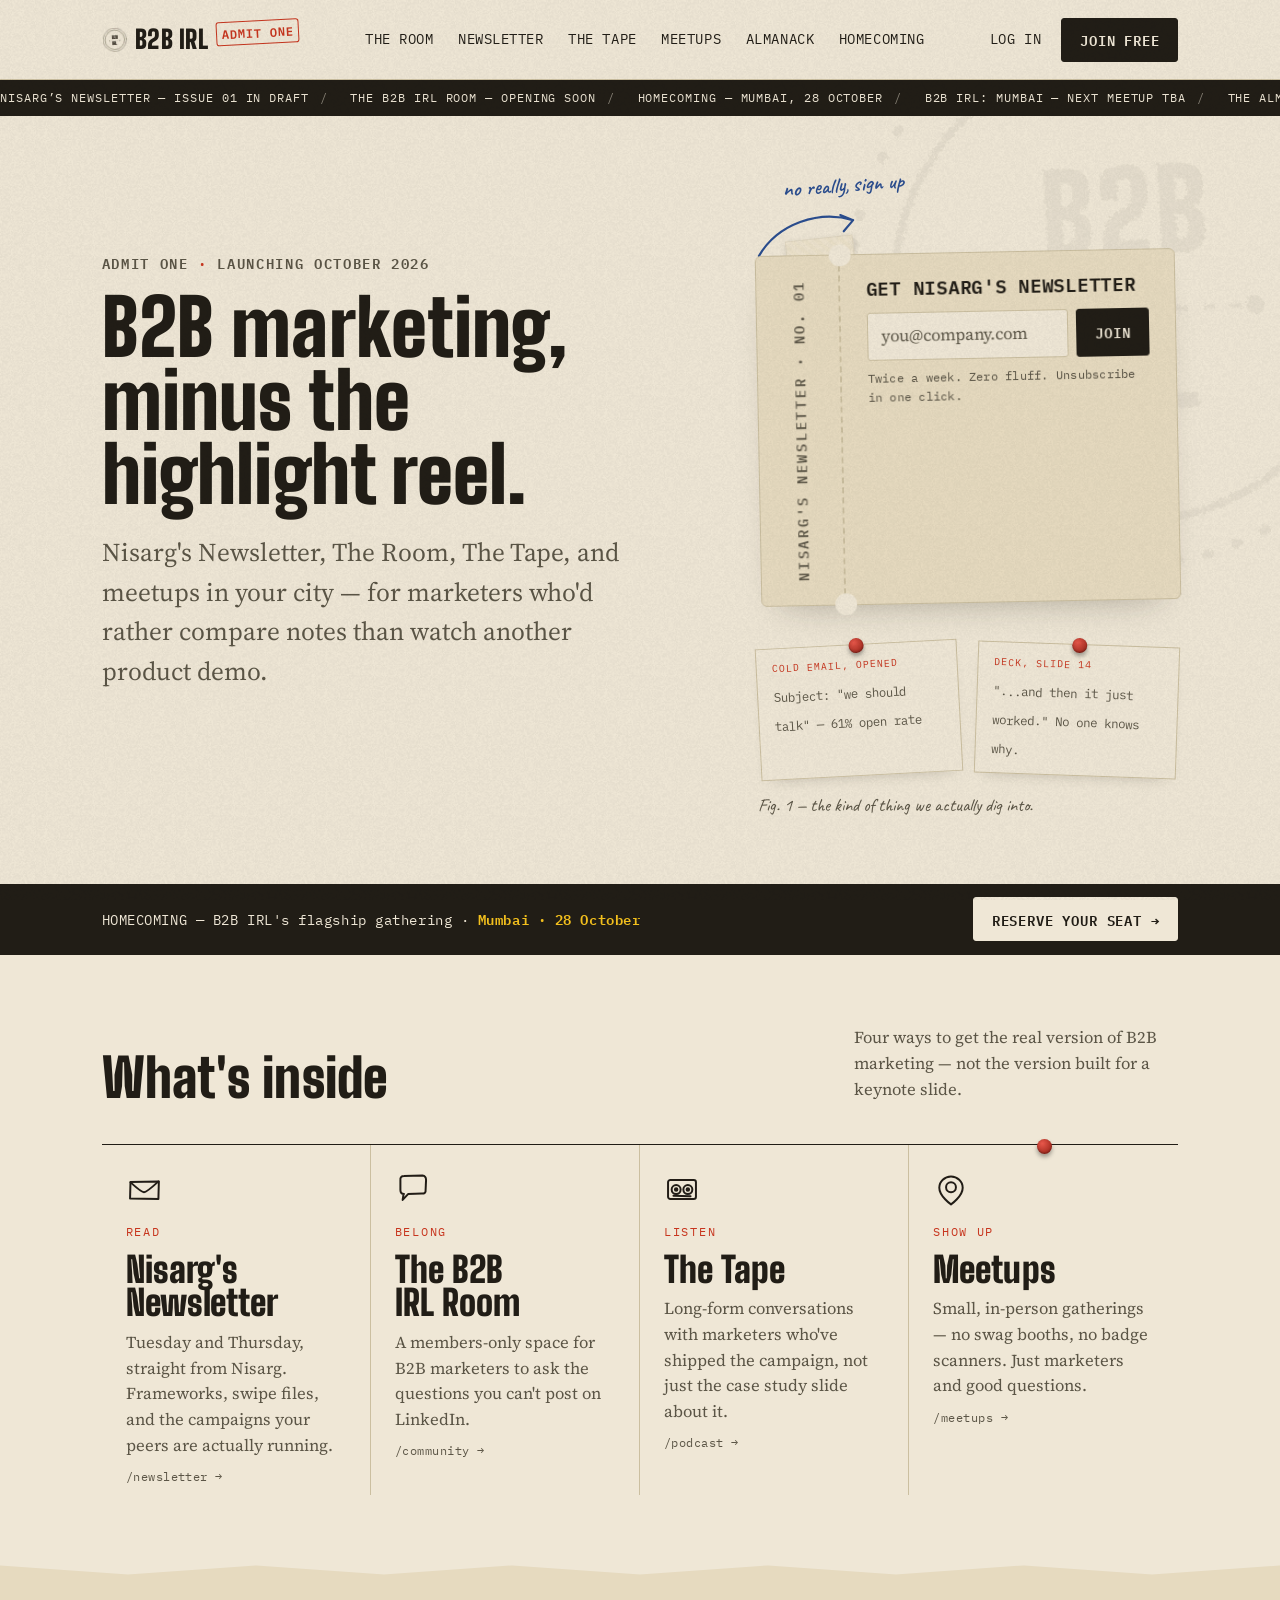
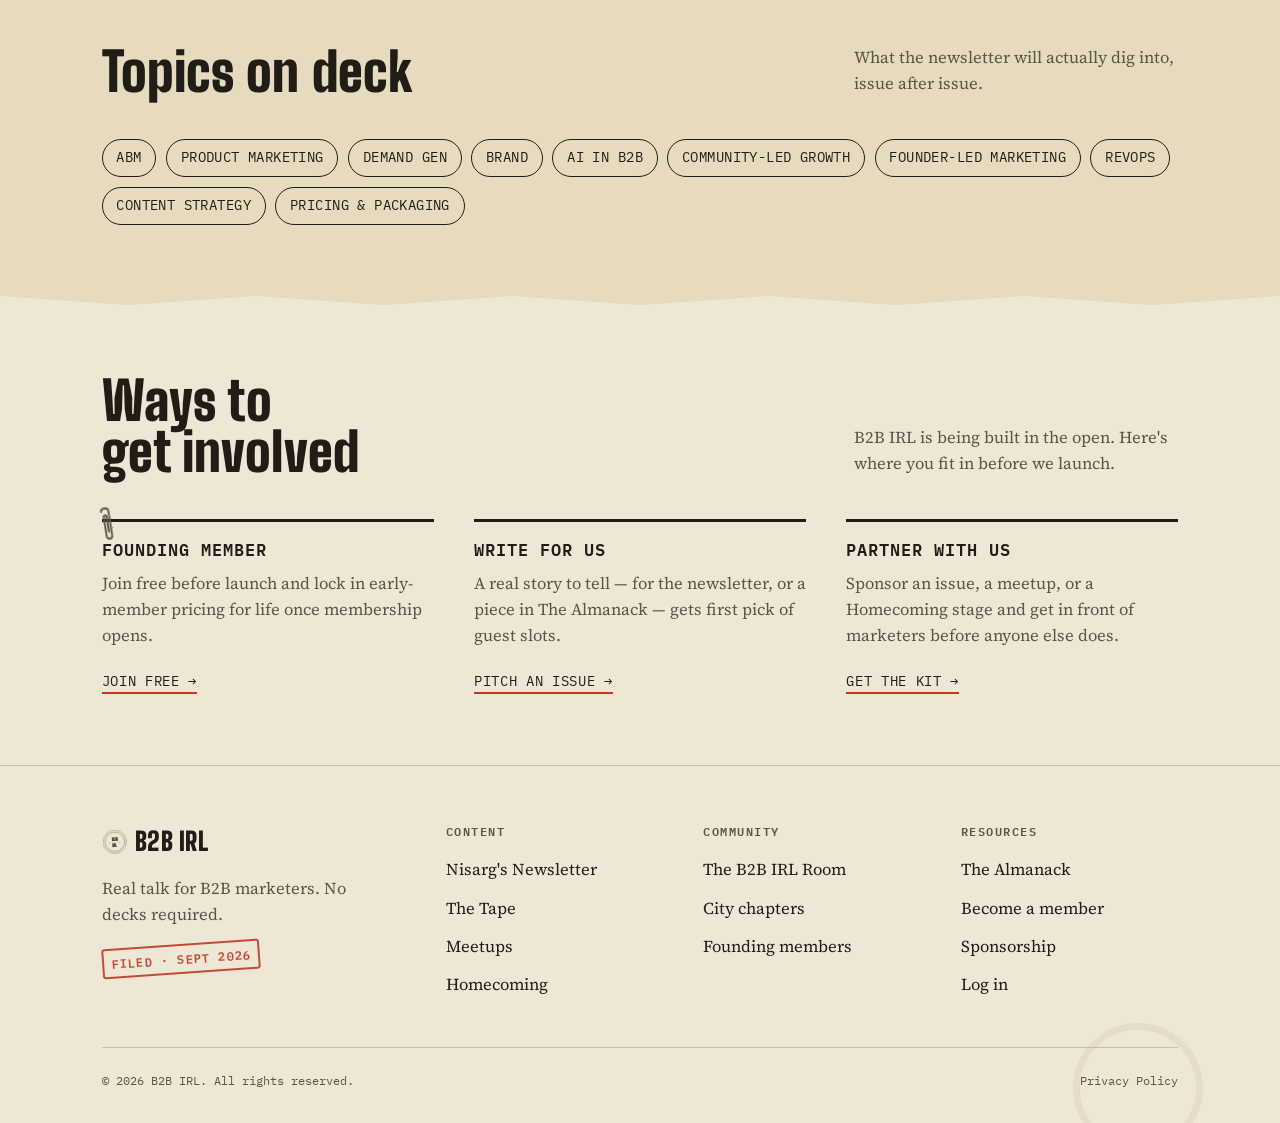
==== index.html @ 125f12ea "Add files via upload" ====
<!DOCTYPE html>
<html lang="en">
<head>
<meta charset="UTF-8">
<meta name="viewport" content="width=device-width, initial-scale=1.0">
<title>B2B IRL — Newsletter, Community, Podcast, Meetups & Homecoming</title>
<meta name="description" content="The newsletter, community, podcast, and meetups for B2B marketers who'd rather compare notes than watch another product demo.">
<link rel="stylesheet" href="styles.css">
<script>document.documentElement.classList.add('js');</script>
</head>
<body>
<svg width="0" height="0" style="position:absolute">
  <defs>
    <filter id="ink-distress" x="-30%" y="-30%" width="160%" height="160%">
      <feTurbulence type="fractalNoise" baseFrequency="0.9" numOctaves="2" seed="7" result="noise"/>
      <feDisplacementMap in="SourceGraphic" in2="noise" scale="2.2"/>
    </filter>
  </defs>
  <symbol id="b2b-mark" viewBox="0 0 200 200">
    <g transform="rotate(-3 100 100)" filter="url(#ink-distress)">
      <circle cx="100" cy="100" r="90" fill="none" stroke="currentColor" stroke-width="3" stroke-dasharray="1 9" stroke-linecap="round"/>
      <circle cx="100" cy="100" r="76" fill="none" stroke="currentColor" stroke-width="2.5"/>
      <text x="100" y="90" text-anchor="middle" font-family="'Big Shoulders Display', 'Arial Narrow', sans-serif" font-weight="900" font-size="36" letter-spacing="1" fill="currentColor">B2B</text>
      <line x1="60" y1="108" x2="140" y2="108" stroke="currentColor" stroke-width="1.5" stroke-dasharray="4 5"/>
      <circle cx="60" cy="108" r="3" fill="currentColor"/>
      <circle cx="140" cy="108" r="3" fill="currentColor"/>
      <text x="100" y="140" text-anchor="middle" font-family="'Big Shoulders Display', 'Arial Narrow', sans-serif" font-weight="900" font-size="36" letter-spacing="2" fill="currentColor">IRL</text>
    </g>
  </symbol>
  <symbol id="icon-memo" viewBox="0 0 40 40">
    <g fill="none" stroke="currentColor" stroke-width="2.2" stroke-linecap="round" stroke-linejoin="round" filter="url(#ink-distress)">
      <path d="M5,11 L4.5,29.5 L36,30 L36.5,10.5 Z"/>
      <path d="M5,11.5 C10,16 17,22.5 20,22.5 C23,22.5 30,16 36,10.5"/>
    </g>
  </symbol>
  <symbol id="icon-room" viewBox="0 0 40 40">
    <g fill="none" stroke="currentColor" stroke-width="2.2" stroke-linecap="round" stroke-linejoin="round" filter="url(#ink-distress)">
      <path d="M6,9 Q5.5,4.5 10,4.5 L30.5,4 Q34.5,4.5 34.5,9 L34,20 Q34.5,24 30,24 L14.5,24.5 L8.5,31 L9.5,24.5 L10,24.5 Q6,24.5 6,20 Z"/>
    </g>
  </symbol>
  <symbol id="icon-tape" viewBox="0 0 40 40">
    <g fill="none" stroke="currentColor" stroke-width="2.2" stroke-linecap="round" stroke-linejoin="round" filter="url(#ink-distress)">
      <rect x="4.5" y="9" width="31" height="21" rx="2.5"/>
      <circle cx="13.5" cy="19.5" r="5"/>
      <circle cx="26.5" cy="19.5" r="5"/>
      <circle cx="13.5" cy="19.5" r="1.4" fill="currentColor"/>
      <circle cx="26.5" cy="19.5" r="1.4" fill="currentColor"/>
      <path d="M10.5,26.5 L29.5,27"/>
    </g>
  </symbol>
  <symbol id="icon-meetup" viewBox="0 0 40 40">
    <g fill="none" stroke="currentColor" stroke-width="2.2" stroke-linecap="round" stroke-linejoin="round" filter="url(#ink-distress)">
      <path d="M20,5 C13,5 7,10.5 7,17.5 C7,27 20,36 20,36 C20,36 33,27 33,17.5 C33,10.5 27,5 20,5 Z"/>
      <circle cx="20" cy="17" r="5.5"/>
    </g>
  </symbol>
  <symbol id="icon-ticket" viewBox="0 0 40 40">
    <g fill="none" stroke="currentColor" stroke-width="2.2" stroke-linecap="round" stroke-linejoin="round" filter="url(#ink-distress)">
      <path d="M5,14 C5,11.5 7,11.5 7,9 C7,6.5 5,6.5 5,4 L35,4 C35,6.5 33,6.5 33,9 C33,11.5 35,11.5 35,14 L35,26 C35,28.5 33,28.5 33,31 C33,33.5 35,33.5 35,36 L5,36 C5,33.5 7,33.5 7,31 C7,28.5 5,28.5 5,26 Z"/>
      <path d="M20,4 L20,36" stroke-dasharray="3 4"/>
    </g>
  </symbol>
  <symbol id="icon-book" viewBox="0 0 40 40">
    <g fill="none" stroke="currentColor" stroke-width="2.2" stroke-linecap="round" stroke-linejoin="round" filter="url(#ink-distress)">
      <path d="M20,9 C17,6.5 10,5.5 5,6.5 L5,30 C10,29 17,30 20,32.5 C23,30 30,29 35,30 L35,6.5 C30,5.5 23,6.5 20,9 Z"/>
      <path d="M20,9 L20,32.5"/>
    </g>
  </symbol>
  <symbol id="icon-clip" viewBox="0 0 30 60">
    <path fill="none" stroke="currentColor" stroke-width="2.6" stroke-linecap="round" d="M10,10 C10,4.5 20,4.5 20,10 L20,44 C20,49 12.5,49 12.5,44 L12.5,17.5 C12.5,14.5 16.5,14.5 16.5,17.5 L16.5,38" filter="url(#ink-distress)"/>
  </symbol>
</svg>

<div class="grain" aria-hidden="true"></div>

<header>
  <nav class="wrap nav">
    <a href="index.html" class="wordmark"><svg class="mark" viewBox="0 0 200 200" role="img" aria-label="B2B IRL"><use href="#b2b-mark"/></svg> B2B IRL <span>ADMIT ONE</span></a>
    <ul class="nav-links">
      <li><a href="community.html">The Room</a></li>
      <li><a href="newsletter.html">Newsletter</a></li>
      <li><a href="podcast.html">The Tape</a></li>
      <li><a href="meetups.html">Meetups</a></li>
      <li><a href="almanack.html">Almanack</a></li>
      <li><a href="homecoming.html">Homecoming</a></li>
    </ul>
    <div class="nav-actions">
      <a class="login" href="community.html">Log in</a>
      <a class="btn" href="newsletter.html">Join free</a>
    </div>
    <button class="nav-toggle" aria-label="Toggle menu" aria-expanded="false" id="navToggle">Menu</button>
  </nav>
</header>

<div class="ticker" aria-hidden="true">
  <div class="ticker-track" id="tickerTrack"></div>
</div>

<main>
  <section class="hero" id="top">
    <svg class="watermark" viewBox="0 0 200 200" aria-hidden="true"><use href="#b2b-mark"/></svg>
    <div class="wrap">
      <div class="hero-grid">
        <div>
          <div class="hero-top rise">
            <span class="eyebrow">Admit one <strong>&middot;</strong> launching October 2026</span>
          </div>
          <h1 class="rise-2">B2B marketing, minus the highlight reel.</h1>
          <p class="hero-sub rise-3">Nisarg's Newsletter, The Room, The Tape, and meetups in your city &mdash; for marketers who'd rather compare notes than watch another product demo.</p>
        </div>

        <div class="ticket-wrap">
          <svg class="doodle" viewBox="0 0 140 90" width="120" height="78" style="top:-46px; left:-6px" aria-hidden="true">
            <path class="ink" d="M8,58 C30,20 78,4 118,16 M118,16 L103,10 M118,16 L107,29"/>
          </svg>
          <span class="doodle-label" style="position:absolute; top:-78px; left:24px; transform:rotate(-4deg)">no really, sign up</span>
          <div class="tape"></div>
          <div class="ticket">
            <div class="ticket-stub"><span>Nisarg's Newsletter &middot; No. 01</span></div>
            <div class="ticket-main">
              <h2>Get Nisarg's Newsletter</h2>
              <form class="ticket-form" id="signupForm">
                <div class="row">
                  <input type="email" id="signupEmail" placeholder="you@company.com" required aria-label="Email address">
                  <button type="submit" class="btn">Join</button>
                </div>
                <span class="ticket-note">Twice a week. Zero fluff. Unsubscribe in one click.</span>
                <span class="ticket-note confirm" id="signupConfirm">You're on the list &mdash; first issue lands soon.</span>
              </form>
            </div>
          </div>

          <div class="evidence-row">
            <div class="evidence-card" style="transform: rotate(-3deg)">
              <span class="pin"></span>
              <span class="evidence-eyebrow">Cold email, opened</span>
              <span class="evidence-text">Subject: "we should talk" &mdash; 61% open rate</span>
            </div>
            <div class="evidence-card" style="transform: rotate(2deg)">
              <span class="pin"></span>
              <span class="evidence-eyebrow">Deck, slide 14</span>
              <span class="evidence-text">"...and then it just worked." No one knows why.</span>
            </div>
          </div>
          <span class="fig-caption">Fig. 1 &mdash; the kind of thing we actually dig into.</span>
        </div>
      </div>
    </div>
  </section>

  <div class="promo-strip">
    <div class="wrap">
      <span class="label">HOMECOMING &mdash; B2B IRL's flagship gathering &middot; <strong>Mumbai &middot; 28 October</strong></span>
      <a class="btn" href="homecoming.html">Reserve your seat &rarr;</a>
    </div>
  </div>

  <section id="inside">
    <div class="wrap">
      <div class="section-head reveal">
        <h2>What's inside</h2>
        <p>Four ways to get the real version of B2B marketing &mdash; not the version built for a keynote slide.</p>
      </div>
      <div class="pillars">
        <div class="pillar reveal" style="--i:0">
          <svg class="pillar-icon" viewBox="0 0 40 40" aria-hidden="true"><use href="#icon-memo"/></svg>
          <span class="pillar-tag">Read</span>
          <h3>Nisarg's Newsletter</h3>
          <p>Tuesday and Thursday, straight from Nisarg. Frameworks, swipe files, and the campaigns your peers are actually running.</p>
          <a class="byline" href="newsletter.html">/newsletter &rarr;</a>
        </div>
        <div class="pillar reveal" style="--i:1">
          <svg class="pillar-icon" viewBox="0 0 40 40" aria-hidden="true"><use href="#icon-room"/></svg>
          <span class="pillar-tag">Belong</span>
          <h3>The B2B IRL Room</h3>
          <p>A members-only space for B2B marketers to ask the questions you can't post on LinkedIn.</p>
          <a class="byline" href="community.html">/community &rarr;</a>
        </div>
        <div class="pillar reveal" style="--i:2">
          <svg class="pillar-icon" viewBox="0 0 40 40" aria-hidden="true"><use href="#icon-tape"/></svg>
          <span class="pillar-tag">Listen</span>
          <h3>The Tape</h3>
          <p>Long-form conversations with marketers who've shipped the campaign, not just the case study slide about it.</p>
          <a class="byline" href="podcast.html">/podcast &rarr;</a>
        </div>
        <div class="pillar reveal" style="--i:3">
          <span class="pin" style="top:-6px; left:50%; margin-left:-7px"></span>
          <svg class="pillar-icon" viewBox="0 0 40 40" aria-hidden="true"><use href="#icon-meetup"/></svg>
          <span class="pillar-tag">Show up</span>
          <h3>Meetups</h3>
          <p>Small, in-person gatherings &mdash; no swag booths, no badge scanners. Just marketers and good questions.</p>
          <a class="byline" href="meetups.html">/meetups &rarr;</a>
        </div>
      </div>
    </div>
  </section>

  <section class="alt" id="topics">
    <div class="wrap">
      <div class="section-head reveal">
        <h2>Topics on deck</h2>
        <p>What the newsletter will actually dig into, issue after issue.</p>
      </div>
      <div class="topics reveal">
        <span class="topic">ABM</span>
        <span class="topic">Product Marketing</span>
        <span class="topic">Demand Gen</span>
        <span class="topic">Brand</span>
        <span class="topic">AI in B2B</span>
        <span class="topic">Community-Led Growth</span>
        <span class="topic">Founder-Led Marketing</span>
        <span class="topic">RevOps</span>
        <span class="topic">Content Strategy</span>
        <span class="topic">Pricing &amp; Packaging</span>
      </div>
    </div>
  </section>

  <section id="join">
    <div class="wrap">
      <div class="section-head reveal">
        <h2>Ways to get involved</h2>
        <p>B2B IRL is being built in the open. Here's where you fit in before we launch.</p>
      </div>
      <div class="involved">
        <div class="involve-card reveal" style="--i:0">
          <svg class="clip-icon" viewBox="0 0 30 60" style="top:-18px; left:-6px; transform:rotate(-9deg)" aria-hidden="true"><use href="#icon-clip"/></svg>
          <h3>Founding member</h3>
          <p>Join free before launch and lock in early-member pricing for life once membership opens.</p>
          <a href="newsletter.html">Join free &rarr;</a>
        </div>
        <div class="involve-card reveal" style="--i:1">
          <h3>Write for us</h3>
          <p>A real story to tell &mdash; for the newsletter, or a piece in The Almanack &mdash; gets first pick of guest slots.</p>
          <a href="mailto:hello@b2birl.com">Pitch an issue &rarr;</a>
        </div>
        <div class="involve-card reveal" style="--i:2">
          <h3>Partner with us</h3>
          <p>Sponsor an issue, a meetup, or a Homecoming stage and get in front of marketers before anyone else does.</p>
          <a href="mailto:hello@b2birl.com">Get the kit &rarr;</a>
        </div>
      </div>
    </div>
  </section>

</main>

<footer style="position:relative; overflow:hidden;">
  <span class="stain" style="width:130px; height:130px; bottom:-30px; right:6%;" aria-hidden="true"></span>
  <div class="wrap">
    <div class="footer-grid">
      <div class="footer-brand">
        <a href="index.html" class="wordmark"><svg class="mark" viewBox="0 0 200 200" role="img" aria-label="B2B IRL"><use href="#b2b-mark"/></svg> B2B IRL</a>
        <p>Real talk for B2B marketers. No decks required.</p>
        <span class="due-stamp" style="margin-top:1rem;">Filed &middot; Sept 2026</span>
      </div>
      <div class="footer-col">
        <h4>Content</h4>
        <ul>
          <li><a href="newsletter.html">Nisarg's Newsletter</a></li>
          <li><a href="podcast.html">The Tape</a></li>
          <li><a href="meetups.html">Meetups</a></li>
          <li><a href="homecoming.html">Homecoming</a></li>
        </ul>
      </div>
      <div class="footer-col">
        <h4>Community</h4>
        <ul>
          <li><a href="community.html">The B2B IRL Room</a></li>
          <li><a href="meetups.html">City chapters</a></li>
          <li><a href="index.html#join">Founding members</a></li>
        </ul>
      </div>
      <div class="footer-col">
        <h4>Resources</h4>
        <ul>
          <li><a href="almanack.html">The Almanack</a></li>
          <li><a href="index.html#join">Become a member</a></li>
          <li><a href="index.html#join">Sponsorship</a></li>
          <li><a href="community.html">Log in</a></li>
        </ul>
      </div>
    </div>
    <div class="footer-bottom">
      <span>&copy; 2026 B2B IRL. All rights reserved.</span>
      <a href="privacy.html">Privacy Policy</a>
    </div>
  </div>
</footer>

<script>window.TICKER_ITEMS = ["Nisarg\u2019s Newsletter \u2014 issue 01 in draft", "The B2B IRL Room \u2014 opening soon", "Homecoming \u2014 Mumbai, 28 October", "B2B IRL: Mumbai \u2014 next meetup TBA", "The Almanack \u2014 first print run coming"];</script>
<script src="site.js"></script>
</body>
</html>
---- styles.css ----
@import url('https://fonts.googleapis.com/css2?family=Big+Shoulders+Display:wght@600;800;900&family=Source+Serif+4:opsz,wght@8..60,400;8..60,500;8..60,600&family=IBM+Plex+Mono:wght@500;600&family=Caveat:wght@500;600;700&display=swap');

:root{
  --paper: #EFE7D6;
  --paper-2: #E6DABF;
  --ink: #211D16;
  --ink-soft: #5B5546;
  --line: #CBBFA0;
  --highlight: #F2BF1D;
  --accent: #C7351E;
  --accent-ink: #FBF3DF;
  --pen: #2A4D8F;

  --font-display: 'Big Shoulders Display', 'Arial Narrow', sans-serif;
  --font-body: 'Source Serif 4', Georgia, 'Times New Roman', serif;
  --font-mono: 'IBM Plex Mono', ui-monospace, 'SF Mono', Menlo, monospace;
  --font-hand: 'Caveat', cursive;

  --fs-000: clamp(0.7rem, 0.68rem + 0.1vw, 0.76rem);
  --fs-100: clamp(0.8rem, 0.78rem + 0.1vw, 0.88rem);
  --fs-200: clamp(0.95rem, 0.92rem + 0.15vw, 1.05rem);
  --fs-300: clamp(1.05rem, 1rem + 0.2vw, 1.2rem);
  --fs-400: clamp(1.3rem, 1.2rem + 0.5vw, 1.6rem);
  --fs-500: clamp(1.7rem, 1.5rem + 0.9vw, 2.3rem);
  --fs-600: clamp(2.3rem, 1.9rem + 1.8vw, 3.4rem);
  --fs-700: clamp(3rem, 2.3rem + 3.2vw, 5rem);

  --measure: 62ch;
  --container: 1160px;
  color-scheme: light;
}

@media (prefers-color-scheme: dark){
  :root:not([data-theme="light"]){
    --paper: #17140D; --paper-2: #211C12; --ink: #EFE3C6; --ink-soft: #B3A688;
    --line: #3B3423; --highlight: #F2BF1D; --accent: #FF6B45; --accent-ink: #1B1208; --pen: #7FA8E8;
    color-scheme: dark;
  }
}
:root[data-theme="dark"]{
  --paper: #17140D; --paper-2: #211C12; --ink: #EFE3C6; --ink-soft: #B3A688;
  --line: #3B3423; --highlight: #F2BF1D; --accent: #FF6B45; --accent-ink: #1B1208; --pen: #7FA8E8;
  color-scheme: dark;
}

*{ box-sizing: border-box; }
html{ scroll-behavior: smooth; }
@media (prefers-reduced-motion: reduce){
  html{ scroll-behavior: auto; }
  *{ animation-duration: 0.001ms !important; animation-iteration-count: 1 !important; transition-duration: 0.001ms !important; }
}

.grain{ position: fixed; inset: 0; z-index: 999; pointer-events: none; background-repeat: repeat; background-size: 140px 140px; opacity: 0.05; mix-blend-mode: multiply; }
:root[data-theme="dark"] .grain{ mix-blend-mode: overlay; opacity: 0.09; }
@media (prefers-color-scheme: dark){ :root:not([data-theme="light"]) .grain{ mix-blend-mode: overlay; opacity: 0.09; } }

.doodle{ position: absolute; pointer-events: none; color: var(--pen); overflow: visible; }
.doodle path{ fill: none; stroke: currentColor; stroke-width: 2.5; stroke-linecap: round; stroke-linejoin: round; }
.doodle .ink{ stroke-dasharray: 340; stroke-dashoffset: 340; animation: draw-in 0.9s 1.1s ease-out forwards; }
.doodle-label{ font-family: var(--font-hand); font-weight: 600; color: var(--pen); font-size: 1.35rem; line-height: 1; white-space: nowrap; }
@keyframes draw-in{ to{ stroke-dashoffset: 0; } }

@keyframes settle-up{ from{ opacity: 0; transform: translateY(14px); } to{ opacity: 1; transform: translateY(0); } }
@keyframes stamp-press{
  0%{ opacity: 0; transform: rotate(-7deg) scale(0.9); }
  65%{ opacity: 1; transform: rotate(-0.5deg) scale(1.02); }
  100%{ opacity: 1; transform: rotate(-1.1deg) scale(1); }
}
.rise{ animation: settle-up 0.6s ease-out both; }
.rise-2{ animation: settle-up 0.6s 0.1s ease-out both; }
.rise-3{ animation: settle-up 0.6s 0.2s ease-out both; }

html.js .reveal{ opacity: 0; transform: translateY(18px); transition: opacity 0.6s ease, transform 0.6s ease; }
html.js .reveal.in-view{ opacity: 1; transform: translateY(0); transition-delay: calc(var(--i, 0) * 80ms); }

body{ margin: 0; background: var(--paper); color: var(--ink); font-family: var(--font-body); font-size: var(--fs-300); line-height: 1.55; -webkit-font-smoothing: antialiased; }
h1,h2,h3{ font-family: var(--font-display); font-weight: 900; line-height: 0.95; letter-spacing: 0.002em; text-wrap: balance; margin: 0; }
p{ margin: 0; }
a{ color: inherit; }
::selection{ background: var(--highlight); color: var(--ink); }

.eyebrow{ font-family: var(--font-mono); font-size: var(--fs-100); font-weight: 600; letter-spacing: 0.12em; text-transform: uppercase; color: var(--accent); }

.wrap{ max-width: var(--container); margin: 0 auto; padding-inline: clamp(1.25rem, 1rem + 2vw, 3rem); }
.hairline{ border: none; border-top: 1px solid var(--line); margin: 0; }

header{ position: sticky; top: 0; z-index: 20; background: var(--paper); border-bottom: 1px solid var(--line); }
.nav{ display: flex; align-items: center; justify-content: space-between; gap: 1rem; padding-block: 1.1rem; transition: padding 0.25s ease; }
header.scrolled{ box-shadow: 0 8px 18px -14px rgba(33,29,22,0.4); }
header.scrolled .nav{ padding-block: 0.7rem; }

.ticker{ background: var(--ink); color: var(--paper); overflow: hidden; white-space: nowrap; position: relative; z-index: 19; }
.ticker-track{ display: inline-flex; width: max-content; gap: 1.4rem; padding-block: 0.55rem; animation: ticker-scroll 32s linear infinite; will-change: transform; }
.ticker-item{ font-family: var(--font-mono); font-size: 0.72rem; letter-spacing: 0.08em; text-transform: uppercase; flex-shrink: 0; }
.ticker-item .dim{ color: var(--paper); opacity: 0.5; margin-left: 0.7rem; }
@keyframes ticker-scroll{ from{ transform: translateX(0); } to{ transform: translateX(-50%); } }
@media (prefers-reduced-motion: reduce){ .ticker-track{ animation: none; } }

.wordmark{ font-family: var(--font-display); font-weight: 900; font-size: var(--fs-400); letter-spacing: 0.01em; text-decoration: none; display: flex; align-items: center; gap: 0.5rem; }
.wordmark .mark{ width: 1em; height: 1em; flex-shrink: 0; }
.wordmark span{ font-family: var(--font-mono); font-size: var(--fs-000); font-weight: 600; letter-spacing: 0.08em; color: var(--accent); border: 1px solid var(--accent); padding: 0.15em 0.4em; border-radius: 3px; transform: translateY(-0.55em) rotate(-3deg); }
.nav-links{ display: flex; gap: clamp(0.9rem, 0.5rem + 1.3vw, 1.9rem); list-style: none; margin: 0; padding: 0; font-family: var(--font-mono); font-size: var(--fs-100); letter-spacing: 0.04em; text-transform: uppercase; }
.nav-links a{ text-decoration: none; padding-bottom: 0.2rem; border-bottom: 2px solid transparent; }
.nav-links a:hover, .nav-links a:focus-visible{ border-bottom-color: var(--accent); }
.nav-links a[aria-current="page"]{ border-bottom-color: var(--ink); }
.nav-actions{ display: flex; align-items: center; gap: 1.25rem; font-family: var(--font-mono); font-size: var(--fs-100); text-transform: uppercase; letter-spacing: 0.04em; }
.nav-actions .login{ text-decoration: none; white-space: nowrap; }
.btn{ font-family: var(--font-mono); font-weight: 600; font-size: var(--fs-100); letter-spacing: 0.06em; text-transform: uppercase; text-decoration: none; display: inline-flex; align-items: center; gap: 0.5em; padding: 0.75em 1.3em; border-radius: 3px; border: 1px solid var(--ink); background: var(--ink); color: var(--paper); cursor: pointer; white-space: nowrap; }
.btn:hover, .btn:focus-visible{ background: var(--accent); border-color: var(--accent); color: var(--accent-ink); }
.btn.ghost{ background: transparent; color: var(--ink); }
.btn.ghost:hover, .btn.ghost:focus-visible{ background: var(--ink); color: var(--paper); border-color: var(--ink); }
.btn:focus-visible, a:focus-visible, input:focus-visible{ outline: 2px solid var(--accent); outline-offset: 2px; }

.nav-toggle{ display: none; background: none; border: 1px solid var(--ink); border-radius: 3px; padding: 0.4rem 0.6rem; font-family: var(--font-mono); font-size: var(--fs-100); cursor: pointer; color: var(--ink); }

.hero{ padding-block: clamp(2.5rem, 1.5rem + 5vw, 5rem) clamp(2.4rem, 1.6rem + 4vw, 4rem); }
.hero-top{ display: flex; align-items: center; gap: 0.6em; margin-bottom: 1.1rem; }
.hero-top .eyebrow{ color: var(--ink-soft); }
.hero-top .eyebrow strong{ color: var(--accent); font-weight: 600; }
.hero h1{ font-size: var(--fs-700); max-width: 16ch; }
.hero h1 mark{ background: var(--highlight); color: var(--ink); -webkit-box-decoration-break: clone; box-decoration-break: clone; padding: 0 0.12em; }
:root[data-theme="dark"] .hero h1 mark{ color: #1B1208; }
@media (prefers-color-scheme: dark){ :root:not([data-theme="light"]) .hero h1 mark{ color: #1B1208; } }
.hero-sub{ font-size: var(--fs-400); color: var(--ink-soft); max-width: 42ch; margin-top: 1.3rem; }
.hero-grid{ display: grid; grid-template-columns: minmax(0,1fr) minmax(320px, 420px); gap: clamp(2rem, 1.5rem + 2vw, 4rem); margin-top: clamp(2.2rem, 1.6rem + 3vw, 3.5rem); align-items: start; }
.watermark{ position: absolute; width: 620px; height: 620px; top: -140px; right: -160px; color: var(--ink); opacity: 0.045; pointer-events: none; z-index: 0; overflow: hidden; }
.hero-grid, .hero-top{ position: relative; z-index: 1; }

/* generic page header, used on every subpage instead of the homepage hero */
.page-hero{ padding-block: clamp(2.4rem, 1.8rem + 3vw, 4rem) clamp(1.6rem, 1.2rem + 2vw, 2.4rem); position: relative; overflow: hidden; }
.page-hero .eyebrow{ display: block; margin-bottom: 0.9rem; }
.page-hero h1{ font-size: var(--fs-700); max-width: 20ch; position: relative; z-index: 1; }
.page-hero p{ color: var(--ink-soft); font-size: var(--fs-400); max-width: 48ch; margin-top: 1.1rem; position: relative; z-index: 1; }

.evidence-row{ display: flex; gap: 1rem; margin-top: clamp(1.8rem, 1.4rem + 1.5vw, 2.6rem); flex-wrap: wrap; position: relative; z-index: 1; }
.evidence-card{ background: var(--paper); border: 1px solid var(--line); padding: 0.75rem 0.95rem 0.7rem; box-shadow: 0 8px 16px -12px rgba(33,29,22,0.35); position: relative; flex: 1 1 160px; min-width: 150px; }
.evidence-card .pin{ top: -7px; left: 50%; margin-left: -7px; }
.evidence-eyebrow{ display: block; font-family: var(--font-mono); font-size: 0.62rem; letter-spacing: 0.1em; text-transform: uppercase; color: var(--accent); margin-bottom: 0.35rem; }
.evidence-text{ font-family: var(--font-mono); font-size: 0.78rem; line-height: 1.4; color: var(--ink-soft); }
.fig-caption{ display: block; margin-top: 0.9rem; font-family: var(--font-hand); font-size: 1.15rem; color: var(--ink-soft); position: relative; z-index: 1; }

.ticket-wrap{ position: relative; perspective: 900px; }
.ticket{
  display: flex; background: var(--paper-2); border: 1px solid var(--line); border-radius: 6px; position: relative;
  --tilt-x: 0deg; --tilt-y: 0deg;
  transform: rotate(-1.1deg) rotateX(var(--tilt-x)) rotateY(var(--tilt-y));
  transform-style: preserve-3d; box-shadow: 0 18px 34px -22px rgba(33,29,22,0.35);
  animation: stamp-press 0.7s 0.15s cubic-bezier(0.2,0.8,0.3,1) both; transition: transform 0.15s ease-out;
}
.tape{ position: absolute; top: -14px; left: 28px; width: 68px; height: 26px; background: repeating-linear-gradient(45deg, rgba(239,231,214,0.55) 0 4px, rgba(239,231,214,0.3) 4px 8px), var(--paper-2); border: 1px solid rgba(0,0,0,0.06); opacity: 0.85; transform: rotate(-6deg); box-shadow: 0 2px 6px rgba(33,29,22,0.15); }
:root[data-theme="dark"] .tape{ background: repeating-linear-gradient(45deg, rgba(23,20,13,0.5) 0 4px, rgba(23,20,13,0.25) 4px 8px), var(--paper-2); }
@media (prefers-color-scheme: dark){ :root:not([data-theme="light"]) .tape{ background: repeating-linear-gradient(45deg, rgba(23,20,13,0.5) 0 4px, rgba(23,20,13,0.25) 4px 8px), var(--paper-2); } }
:root[data-theme="dark"] .ticket{ box-shadow: 0 18px 34px -22px rgba(0,0,0,0.6); }
@media (prefers-color-scheme: dark){ :root:not([data-theme="light"]) .ticket{ box-shadow: 0 18px 34px -22px rgba(0,0,0,0.6); } }
.ticket::before, .ticket::after{ content: ""; position: absolute; width: 22px; height: 22px; background: var(--paper); border-radius: 50%; left: 84px; margin-left: -11px; }
.ticket::before{ top: -11px; }
.ticket::after{ bottom: -11px; }
.ticket-stub{ width: 84px; flex-shrink: 0; display: flex; align-items: center; justify-content: center; border-right: 2px dashed var(--line); padding-block: 1.5rem; }
.ticket-stub span{ font-family: var(--font-mono); font-size: var(--fs-100); font-weight: 600; letter-spacing: 0.2em; text-transform: uppercase; color: var(--ink-soft); writing-mode: vertical-rl; transform: rotate(180deg); white-space: nowrap; }
.ticket-main{ padding: 1.6rem 1.6rem 1.5rem; flex: 1; min-width: 0; }
.ticket-main h2{ font-size: var(--fs-300); font-family: var(--font-mono); font-weight: 600; text-transform: uppercase; letter-spacing: 0.04em; margin-bottom: 0.9rem; }
.ticket-form{ display: flex; flex-direction: column; gap: 0.6rem; }
.ticket-form .row{ display: flex; gap: 0.5rem; }
.ticket-form input[type="email"]{ flex: 1; min-width: 0; font-family: var(--font-body); font-size: var(--fs-200); padding: 0.7em 0.8em; border: 1px solid var(--line); border-radius: 3px; background: var(--paper); color: var(--ink); }
.ticket-form input[type="email"]::placeholder{ color: var(--ink-soft); }
.ticket-note{ font-family: var(--font-mono); font-size: var(--fs-000); color: var(--ink-soft); letter-spacing: 0.02em; }
.ticket-note.confirm{ color: var(--accent); display: none; }
.ticket-note.confirm.show{ display: block; }
.ticket-form.sent .row{ display: none; }
.ticket-form.sent .ticket-note:not(.confirm){ display: none; }

.promo-strip{ background: var(--ink); color: var(--paper); }
.promo-strip .wrap{ display: flex; align-items: center; justify-content: space-between; gap: 1rem; padding-block: 0.85rem; flex-wrap: wrap; }
.promo-strip .label{ font-family: var(--font-mono); font-size: var(--fs-100); letter-spacing: 0.04em; }
.promo-strip .label strong{ color: var(--highlight); font-weight: 600; }
.promo-strip .btn{ background: var(--paper); color: var(--ink); border-color: var(--paper); }
.promo-strip .btn:hover{ background: var(--accent); border-color: var(--accent); color: var(--accent-ink); }

section{ padding-block: clamp(2.8rem, 2rem + 3vw, 4.5rem); position: relative; }
section.alt{
  background: var(--paper-2); padding-block: clamp(3.4rem, 2.6rem + 3vw, 5.1rem);
  clip-path: polygon(0 0, 10% 9px, 20% 0, 30% 9px, 40% 0, 50% 9px, 60% 0, 70% 9px, 80% 0, 90% 9px, 100% 0, 100% calc(100% - 9px), 90% 100%, 80% calc(100% - 9px), 70% 100%, 60% calc(100% - 9px), 50% 100%, 40% calc(100% - 9px), 30% 100%, 20% calc(100% - 9px), 10% 100%, 0 calc(100% - 9px));
  filter: drop-shadow(0 10px 14px rgba(33,29,22,0.1));
}
:root[data-theme="dark"] section.alt{ filter: drop-shadow(0 10px 14px rgba(0,0,0,0.35)); }
@media (prefers-color-scheme: dark){ :root:not([data-theme="light"]) section.alt{ filter: drop-shadow(0 10px 14px rgba(0,0,0,0.35)); } }

.pin{ position: absolute; width: 15px; height: 15px; border-radius: 50%; background: radial-gradient(circle at 35% 30%, #E8574A, #A32B1F 75%); box-shadow: 0 3px 4px rgba(0,0,0,0.35), inset 0 -1px 2px rgba(0,0,0,0.35); z-index: 2; }
.clip-icon{ position: absolute; width: 22px; height: 44px; color: var(--ink-soft); z-index: 2; }
.stain{ position: absolute; border-radius: 50%; border: 7px solid rgba(120,88,40,0.07); pointer-events: none; }
:root[data-theme="dark"] .stain{ border-color: rgba(240,200,120,0.06); }
@media (prefers-color-scheme: dark){ :root:not([data-theme="light"]) .stain{ border-color: rgba(240,200,120,0.06); } }

.due-stamp{ display: inline-block; font-family: var(--font-mono); font-size: var(--fs-000); font-weight: 600; letter-spacing: 0.1em; text-transform: uppercase; color: var(--accent); border: 2px solid var(--accent); border-radius: 3px; padding: 0.3em 0.6em; transform: rotate(-4deg); opacity: 0.85; mix-blend-mode: multiply; }
:root[data-theme="dark"] .due-stamp{ mix-blend-mode: normal; }
@media (prefers-color-scheme: dark){ :root:not([data-theme="light"]) .due-stamp{ mix-blend-mode: normal; } }

.section-head{ display: flex; justify-content: space-between; align-items: flex-end; gap: 1.5rem; margin-bottom: clamp(1.8rem, 1.4rem + 1.5vw, 2.6rem); flex-wrap: wrap; }
.section-head h2{ font-size: var(--fs-600); max-width: 16ch; }
.section-head p{ color: var(--ink-soft); max-width: 36ch; font-size: var(--fs-200); }
.section-path{ font-family: var(--font-mono); font-size: var(--fs-000); color: var(--ink-soft); letter-spacing: 0.06em; display: block; margin-bottom: 0.6rem; }

.pillars{ display: grid; grid-template-columns: repeat(4, 1fr); gap: 0; border-top: 1px solid var(--ink); }
.pillar{ padding: 1.7rem 1.5rem 0.5rem; border-right: 1px solid var(--line); position: relative; transition: transform 0.25s ease; }
.pillar:hover{ transform: translateY(-4px); }
.pillar:last-child{ border-right: none; }
.pillar-icon{ width: 36px; height: 36px; color: var(--ink); display: block; margin-bottom: 0.9rem; }
.pillar-tag{ font-family: var(--font-mono); font-size: var(--fs-000); letter-spacing: 0.14em; text-transform: uppercase; color: var(--accent); display: block; margin-bottom: 0.7rem; }
.pillar h3{ font-size: var(--fs-500); margin-bottom: 0.6rem; }
.pillar p{ color: var(--ink-soft); font-size: var(--fs-200); }
.pillar .byline{ display: block; margin-top: 0.6rem; font-family: var(--font-mono); font-size: var(--fs-000); color: var(--ink-soft); letter-spacing: 0.04em; text-decoration: none; }
.pillar .byline:hover{ color: var(--accent); }

.topics{ display: flex; flex-wrap: wrap; gap: 0.6rem; }
.topic{ font-family: var(--font-mono); font-size: var(--fs-100); letter-spacing: 0.03em; text-transform: uppercase; padding: 0.55em 1em; border: 1px solid var(--ink); border-radius: 999px; color: var(--ink); display: inline-block; transition: transform 0.2s ease, background 0.2s ease, border-color 0.2s ease; }
.topic:hover{ transform: rotate(-2deg) scale(1.05); background: var(--highlight); border-color: var(--highlight); color: #1B1208; }
.topic-wrap{ position: relative; display: inline-flex; }

.issues{ display: grid; grid-template-columns: repeat(3, 1fr); gap: 1px; background: var(--line); border: 1px solid var(--line); }
.issue{ background: var(--paper); padding: 1.8rem 1.6rem 1.8rem 2.4rem; display: flex; flex-direction: column; gap: 1rem; position: relative; transition: transform 0.25s ease, box-shadow 0.25s ease; }
.issue::before{ content: ""; position: absolute; left: 14px; top: 0; bottom: 0; width: 2px; background: var(--accent); opacity: 0.55; }
.issue::after{ content: ""; position: absolute; left: 7px; top: 32px; width: 7px; height: 7px; border-radius: 50%; border: 1px solid var(--line); background: var(--paper-2); box-shadow: 0 78px 0 var(--paper-2), 0 78px 0 1px var(--line); }
.issue:hover{ transform: translateY(-4px); box-shadow: 0 14px 22px -16px rgba(33,29,22,0.4); z-index: 3; }
.issue-head{ display: flex; justify-content: space-between; align-items: baseline; }
.issue-no{ font-family: var(--font-mono); font-size: var(--fs-300); color: var(--accent); font-weight: 600; }
.draft-tag{ font-family: var(--font-mono); font-size: var(--fs-000); letter-spacing: 0.1em; text-transform: uppercase; color: var(--ink-soft); border: 1px solid var(--line); border-radius: 999px; padding: 0.3em 0.7em; }
.issue h3{ font-size: var(--fs-400); font-weight: 800; }
.issue p{ color: var(--ink-soft); font-size: var(--fs-200); }
.episode-meta{ font-family: var(--font-mono); font-size: var(--fs-000); color: var(--ink-soft); text-transform: uppercase; letter-spacing: 0.05em; display: block; }
.episode-meta .sep{ margin: 0 0.5em; opacity: 0.6; }

.chapters{ display: grid; grid-template-columns: repeat(3, 1fr); gap: 1px; background: var(--line); border: 1px solid var(--line); }
.chapter{ background: var(--paper); padding: 1.8rem 1.6rem; display: flex; flex-direction: column; gap: 0.8rem; transition: transform 0.25s ease; }
.chapter:hover{ transform: translateY(-4px); }
.chapter .status{ font-family: var(--font-mono); font-size: var(--fs-000); letter-spacing: 0.1em; text-transform: uppercase; padding: 0.28em 0.7em; border-radius: 999px; display: inline-block; width: max-content; }
.chapter .status.active{ background: var(--highlight); color: #1B1208; }
.chapter .status.planned{ border: 1px solid var(--line); color: var(--ink-soft); }
.chapter h3{ font-size: var(--fs-500); }
.chapter p{ color: var(--ink-soft); font-size: var(--fs-200); }
.chapter a{ font-family: var(--font-mono); font-size: var(--fs-100); text-transform: uppercase; letter-spacing: 0.05em; text-decoration: none; border-bottom: 2px solid var(--accent); padding-bottom: 0.15rem; width: max-content; }

.flagship{ display: grid; grid-template-columns: 1.1fr 0.9fr; gap: clamp(2rem, 1.5rem + 2vw, 4rem); align-items: center; }
.flagship-copy p{ color: var(--ink-soft); font-size: var(--fs-300); max-width: 48ch; margin-top: 1.1rem; }
.flagship-facts{ display: flex; gap: 1.6rem; margin-top: 1.6rem; flex-wrap: wrap; }
.flagship-fact .k{ font-family: var(--font-mono); font-size: var(--fs-000); letter-spacing: 0.1em; text-transform: uppercase; color: var(--accent); display: block; margin-bottom: 0.3rem; }
.flagship-fact .v{ font-family: var(--font-display); font-weight: 800; font-size: var(--fs-400); }
.flagship-badge{ background: var(--paper-2); border: 1px solid var(--line); border-radius: 8px; padding: clamp(1.8rem,1.4rem+1.5vw,2.6rem) clamp(1.6rem,1.2rem+1.5vw,2.4rem); text-align: center; transform: rotate(-1.3deg); position: relative; box-shadow: 0 18px 34px -22px rgba(33,29,22,0.35); }
.flagship-badge::before, .flagship-badge::after{ content: ""; position: absolute; width: 16px; height: 16px; background: var(--paper); border-radius: 50%; left: 50%; margin-left: -8px; }
.flagship-badge::before{ top: -8px; }
.flagship-badge::after{ bottom: -8px; }
.flagship-badge .eyebrow{ display: block; margin-bottom: 1rem; }
.flagship-badge h3{ font-size: clamp(2.6rem, 2rem + 3vw, 4rem); line-height: 0.88; }
.flagship-badge .when{ font-family: var(--font-mono); font-size: var(--fs-300); margin-top: 1.2rem; color: var(--ink-soft); letter-spacing: 0.04em; }
.flagship-badge .btn{ margin-top: 1.4rem; }

.magazine{ display: grid; grid-template-columns: 300px 1fr; gap: clamp(2rem, 1.5rem + 2vw, 4rem); align-items: center; }
.mag-cover{ aspect-ratio: 3 / 4; background: var(--ink); color: var(--paper); border-radius: 3px; padding: 1.5rem; display: flex; flex-direction: column; justify-content: space-between; box-shadow: 0 20px 40px -22px rgba(33,29,22,0.5); transform: rotate(-2deg); position: relative; }
.mag-cover::after{ content: ""; position: absolute; left: 22px; top: 0; bottom: 0; width: 1px; background: rgba(239,231,214,0.25); }
.mag-cover .issue-line{ font-family: var(--font-mono); font-size: var(--fs-000); letter-spacing: 0.1em; text-transform: uppercase; opacity: 0.7; }
.mag-cover .mast{ font-family: var(--font-display); font-weight: 900; font-size: var(--fs-500); line-height: 0.9; margin-top: 0.6rem; }
.mag-cover .coverline{ font-family: var(--font-body); font-size: var(--fs-200); line-height: 1.35; }
.magazine-copy p{ color: var(--ink-soft); font-size: var(--fs-300); max-width: 48ch; margin-top: 1.1rem; }

.involved{ display: grid; grid-template-columns: repeat(3, 1fr); gap: clamp(1.5rem, 1rem + 2vw, 2.5rem); }
.involve-card{ border-top: 3px solid var(--ink); padding-top: 1.3rem; position: relative; transition: transform 0.25s ease; }
.involve-card:hover{ transform: translateY(-4px); }
.involve-card h3{ font-family: var(--font-mono); font-size: var(--fs-200); font-weight: 600; letter-spacing: 0.06em; text-transform: uppercase; margin-bottom: 0.8rem; }
.involve-card p{ color: var(--ink-soft); font-size: var(--fs-200); margin-bottom: 1.1rem; }
.involve-card a{ font-family: var(--font-mono); font-size: var(--fs-100); text-transform: uppercase; letter-spacing: 0.05em; text-decoration: none; border-bottom: 2px solid var(--accent); padding-bottom: 0.15rem; }

/* bottom CTA band, used on every subpage */
.cta-band{ background: var(--ink); color: var(--paper); }
.cta-band .wrap{ display: flex; align-items: center; justify-content: space-between; gap: 1.5rem; padding-block: clamp(2.2rem, 1.7rem + 2vw, 3.2rem); flex-wrap: wrap; }
.cta-band h2{ font-size: var(--fs-500); max-width: 22ch; }
.cta-band p{ color: var(--paper); opacity: 0.72; font-size: var(--fs-200); margin-top: 0.5rem; max-width: 42ch; }
.cta-band .btn{ background: var(--paper); color: var(--ink); border-color: var(--paper); flex-shrink: 0; }
.cta-band .btn:hover{ background: var(--accent); border-color: var(--accent); color: var(--accent-ink); }

footer{ border-top: 1px solid var(--line); padding-block: clamp(2.5rem, 2rem + 2vw, 3.5rem) 2rem; }
.footer-grid{ display: grid; grid-template-columns: 1.4fr repeat(3, 1fr); gap: 2.5rem; }
.footer-brand .wordmark{ font-size: var(--fs-400); }
.footer-brand p{ color: var(--ink-soft); font-size: var(--fs-200); margin-top: 0.9rem; max-width: 28ch; }
.footer-col h4{ font-family: var(--font-mono); font-size: var(--fs-000); letter-spacing: 0.12em; text-transform: uppercase; color: var(--ink-soft); margin: 0 0 0.9rem; font-weight: 600; }
.footer-col ul{ list-style: none; margin: 0; padding: 0; display: flex; flex-direction: column; gap: 0.6rem; }
.footer-col a{ text-decoration: none; font-size: var(--fs-200); }
.footer-col a:hover{ color: var(--accent); }
.footer-bottom{ display: flex; justify-content: space-between; align-items: center; gap: 1rem; margin-top: 3rem; padding-top: 1.5rem; border-top: 1px solid var(--line); font-family: var(--font-mono); font-size: var(--fs-000); color: var(--ink-soft); flex-wrap: wrap; }
.footer-bottom a{ text-decoration: none; color: var(--ink-soft); }
.footer-bottom a:hover{ color: var(--accent); }

@media (max-width: 980px){
  .flagship, .magazine{ grid-template-columns: 1fr; }
  .mag-cover{ max-width: 280px; }
}
@media (max-width: 920px){
  .watermark{ display: none; }
  .hero-grid{ grid-template-columns: 1fr; }
  .pillars{ grid-template-columns: repeat(2,1fr); }
  .pillar:nth-child(2){ border-right: none; }
  .pillar{ border-bottom: 1px solid var(--line); padding-bottom: 1.3rem; }
  .issues, .chapters{ grid-template-columns: 1fr; }
  .involved{ grid-template-columns: 1fr; }
  .footer-grid{ grid-template-columns: 1fr 1fr; }
}
@media (max-width: 720px){
  .nav-links, .nav-actions .login{ display: none; }
  .nav-toggle{ display: inline-block; }
  body.nav-open .nav-links{
    display: flex; position: absolute; top: 100%; left: 0; right: 0; flex-direction: column;
    background: var(--paper); border-bottom: 1px solid var(--line);
    padding: 1.2rem clamp(1.25rem, 1rem + 2vw, 3rem) 1.6rem; gap: 1rem;
  }
  .pillars{ grid-template-columns: 1fr; }
  .pillar{ border-right: none !important; }
  .footer-grid{ grid-template-columns: 1fr; gap: 2rem; }
  .promo-strip .wrap, .cta-band .wrap{ flex-direction: column; align-items: flex-start; }
}
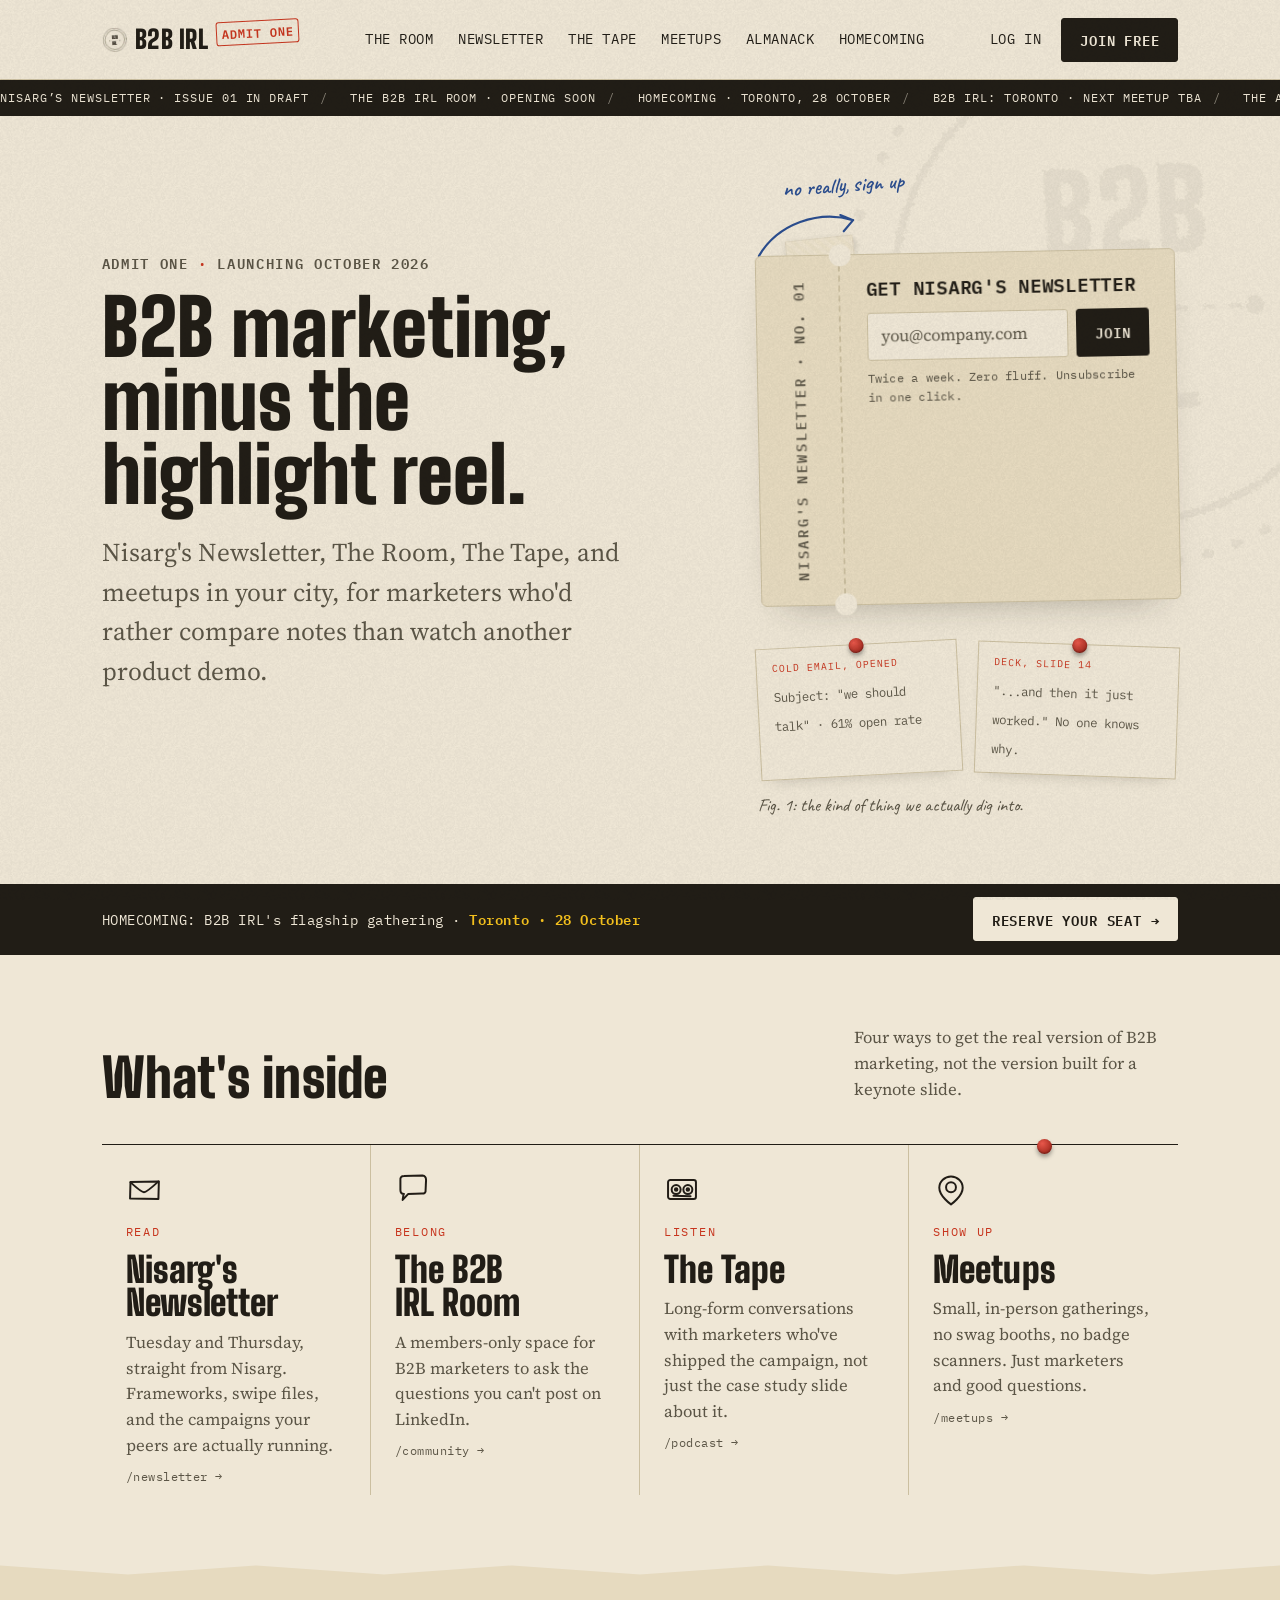
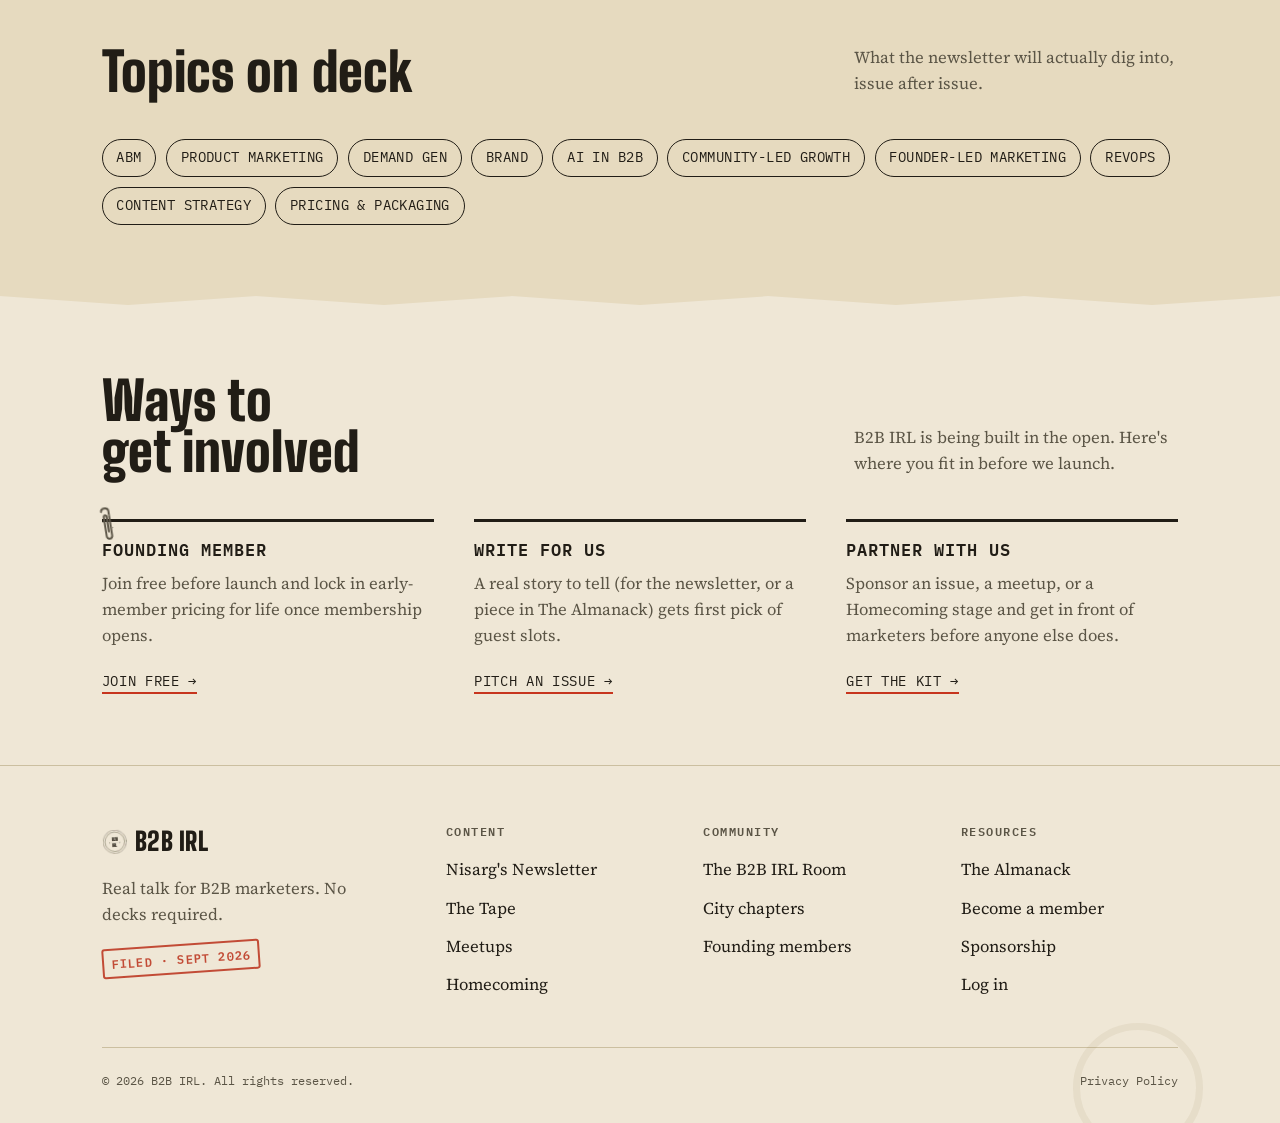
==== commit 471ce6f7: "Remove em dashes and relocate cities from India to Canada Mumbai -> Toronto, Bangalore -> Vancouver," ====
--- a/index.html
+++ b/index.html
@@ -3,7 +3,7 @@
 <head>
 <meta charset="UTF-8">
 <meta name="viewport" content="width=device-width, initial-scale=1.0">
-<title>B2B IRL — Newsletter, Community, Podcast, Meetups & Homecoming</title>
+<title>B2B IRL | Newsletter, Community, Podcast, Meetups & Homecoming</title>
 <meta name="description" content="The newsletter, community, podcast, and meetups for B2B marketers who'd rather compare notes than watch another product demo.">
 <link rel="stylesheet" href="styles.css">
 <script>document.documentElement.classList.add('js');</script>
@@ -106,7 +106,7 @@
             <span class="eyebrow">Admit one <strong>&middot;</strong> launching October 2026</span>
           </div>
           <h1 class="rise-2">B2B marketing, minus the highlight reel.</h1>
-          <p class="hero-sub rise-3">Nisarg's Newsletter, The Room, The Tape, and meetups in your city &mdash; for marketers who'd rather compare notes than watch another product demo.</p>
+          <p class="hero-sub rise-3">Nisarg's Newsletter, The Room, The Tape, and meetups in your city, for marketers who'd rather compare notes than watch another product demo.</p>
         </div>
 
         <div class="ticket-wrap">
@@ -125,7 +125,7 @@
                   <button type="submit" class="btn">Join</button>
                 </div>
                 <span class="ticket-note">Twice a week. Zero fluff. Unsubscribe in one click.</span>
-                <span class="ticket-note confirm" id="signupConfirm">You're on the list &mdash; first issue lands soon.</span>
+                <span class="ticket-note confirm" id="signupConfirm">You're on the list. First issue lands soon.</span>
               </form>
             </div>
           </div>
@@ -134,7 +134,7 @@
             <div class="evidence-card" style="transform: rotate(-3deg)">
               <span class="pin"></span>
               <span class="evidence-eyebrow">Cold email, opened</span>
-              <span class="evidence-text">Subject: "we should talk" &mdash; 61% open rate</span>
+              <span class="evidence-text">Subject: "we should talk" &middot; 61% open rate</span>
             </div>
             <div class="evidence-card" style="transform: rotate(2deg)">
               <span class="pin"></span>
@@ -142,7 +142,7 @@
               <span class="evidence-text">"...and then it just worked." No one knows why.</span>
             </div>
           </div>
-          <span class="fig-caption">Fig. 1 &mdash; the kind of thing we actually dig into.</span>
+          <span class="fig-caption">Fig. 1: the kind of thing we actually dig into.</span>
         </div>
       </div>
     </div>
@@ -150,7 +150,7 @@
 
   <div class="promo-strip">
     <div class="wrap">
-      <span class="label">HOMECOMING &mdash; B2B IRL's flagship gathering &middot; <strong>Mumbai &middot; 28 October</strong></span>
+      <span class="label">HOMECOMING: B2B IRL's flagship gathering &middot; <strong>Toronto &middot; 28 October</strong></span>
       <a class="btn" href="homecoming.html">Reserve your seat &rarr;</a>
     </div>
   </div>
@@ -159,7 +159,7 @@
     <div class="wrap">
       <div class="section-head reveal">
         <h2>What's inside</h2>
-        <p>Four ways to get the real version of B2B marketing &mdash; not the version built for a keynote slide.</p>
+        <p>Four ways to get the real version of B2B marketing, not the version built for a keynote slide.</p>
       </div>
       <div class="pillars">
         <div class="pillar reveal" style="--i:0">
@@ -188,7 +188,7 @@
           <svg class="pillar-icon" viewBox="0 0 40 40" aria-hidden="true"><use href="#icon-meetup"/></svg>
           <span class="pillar-tag">Show up</span>
           <h3>Meetups</h3>
-          <p>Small, in-person gatherings &mdash; no swag booths, no badge scanners. Just marketers and good questions.</p>
+          <p>Small, in-person gatherings, no swag booths, no badge scanners. Just marketers and good questions.</p>
           <a class="byline" href="meetups.html">/meetups &rarr;</a>
         </div>
       </div>
@@ -231,7 +231,7 @@
         </div>
         <div class="involve-card reveal" style="--i:1">
           <h3>Write for us</h3>
-          <p>A real story to tell &mdash; for the newsletter, or a piece in The Almanack &mdash; gets first pick of guest slots.</p>
+          <p>A real story to tell (for the newsletter, or a piece in The Almanack) gets first pick of guest slots.</p>
           <a href="mailto:hello@b2birl.com">Pitch an issue &rarr;</a>
         </div>
         <div class="involve-card reveal" style="--i:2">
@@ -288,7 +288,7 @@
   </div>
 </footer>
 
-<script>window.TICKER_ITEMS = ["Nisarg\u2019s Newsletter \u2014 issue 01 in draft", "The B2B IRL Room \u2014 opening soon", "Homecoming \u2014 Mumbai, 28 October", "B2B IRL: Mumbai \u2014 next meetup TBA", "The Almanack \u2014 first print run coming"];</script>
+<script>window.TICKER_ITEMS = ["Nisarg\u2019s Newsletter \u00b7 issue 01 in draft", "The B2B IRL Room \u00b7 opening soon", "Homecoming \u00b7 Toronto, 28 October", "B2B IRL: Toronto \u00b7 next meetup TBA", "The Almanack \u00b7 first print run coming"];</script>
 <script src="site.js"></script>
 </body>
 </html>
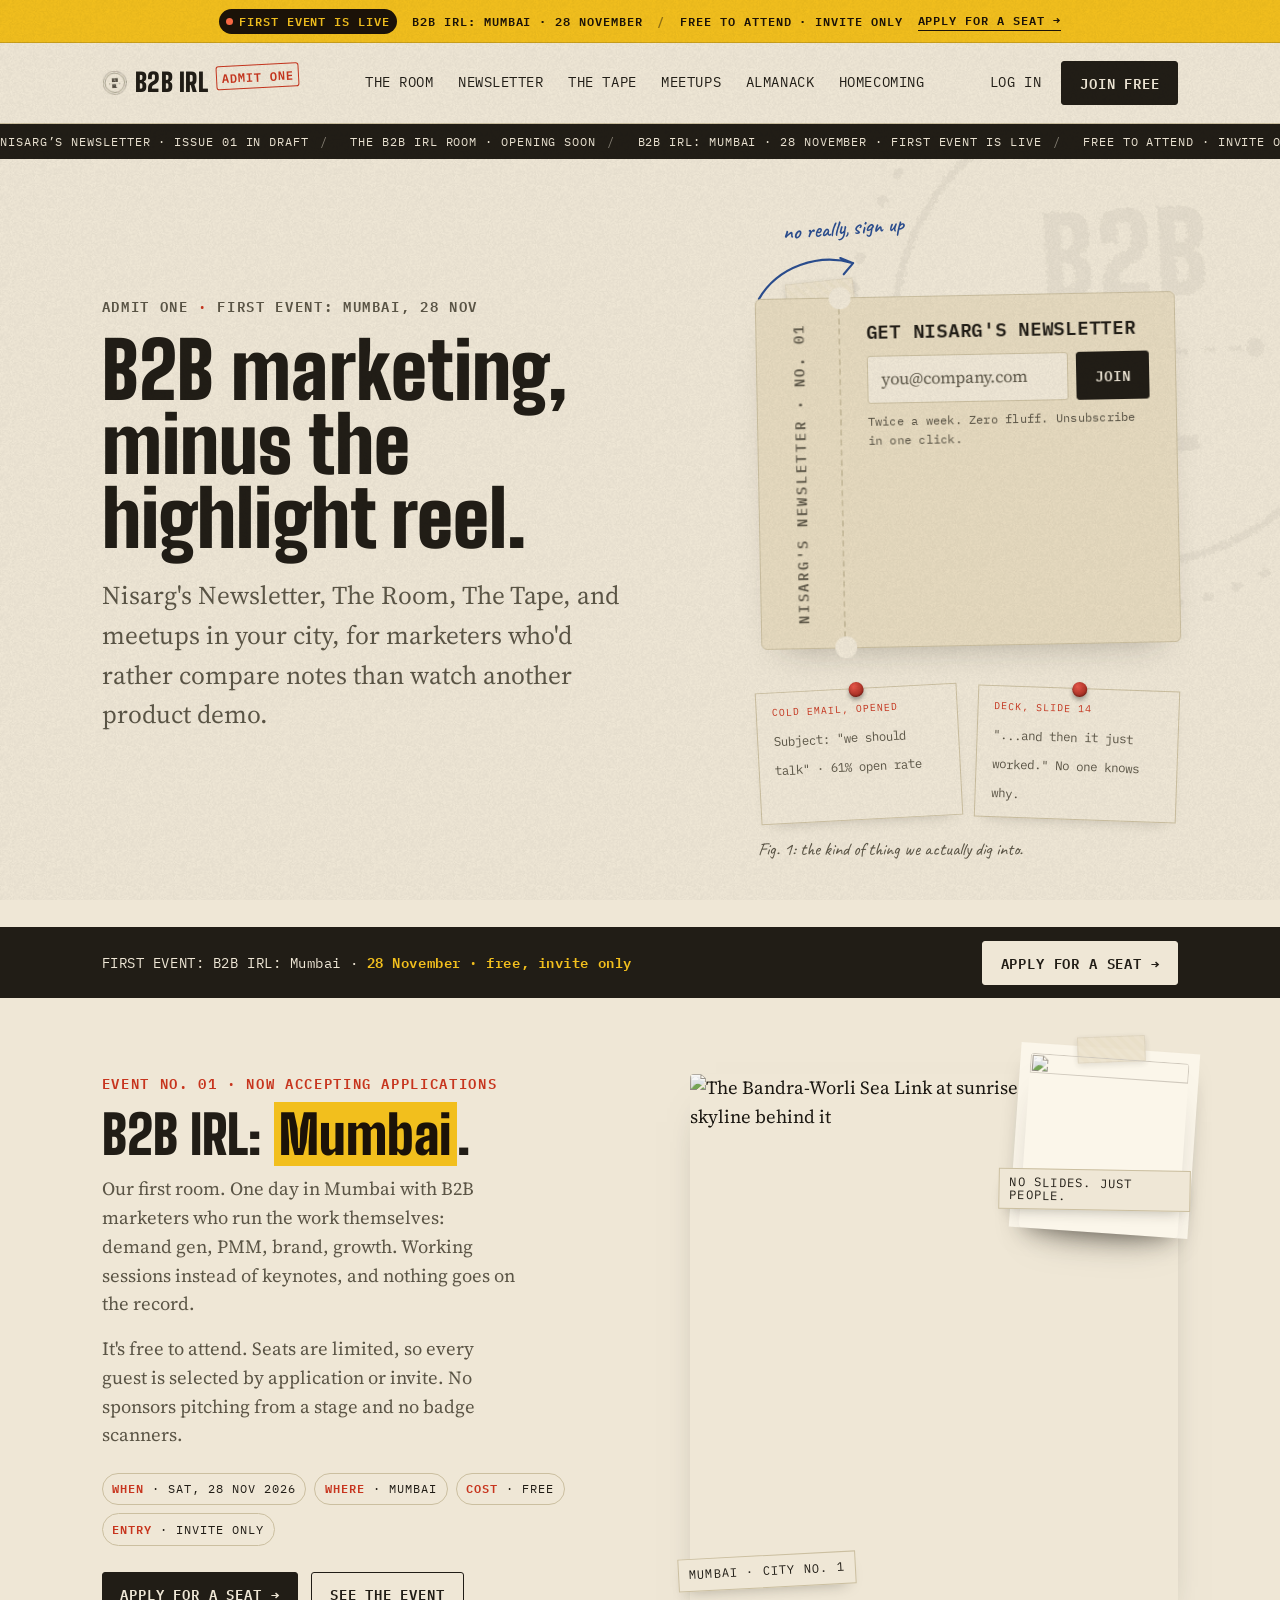
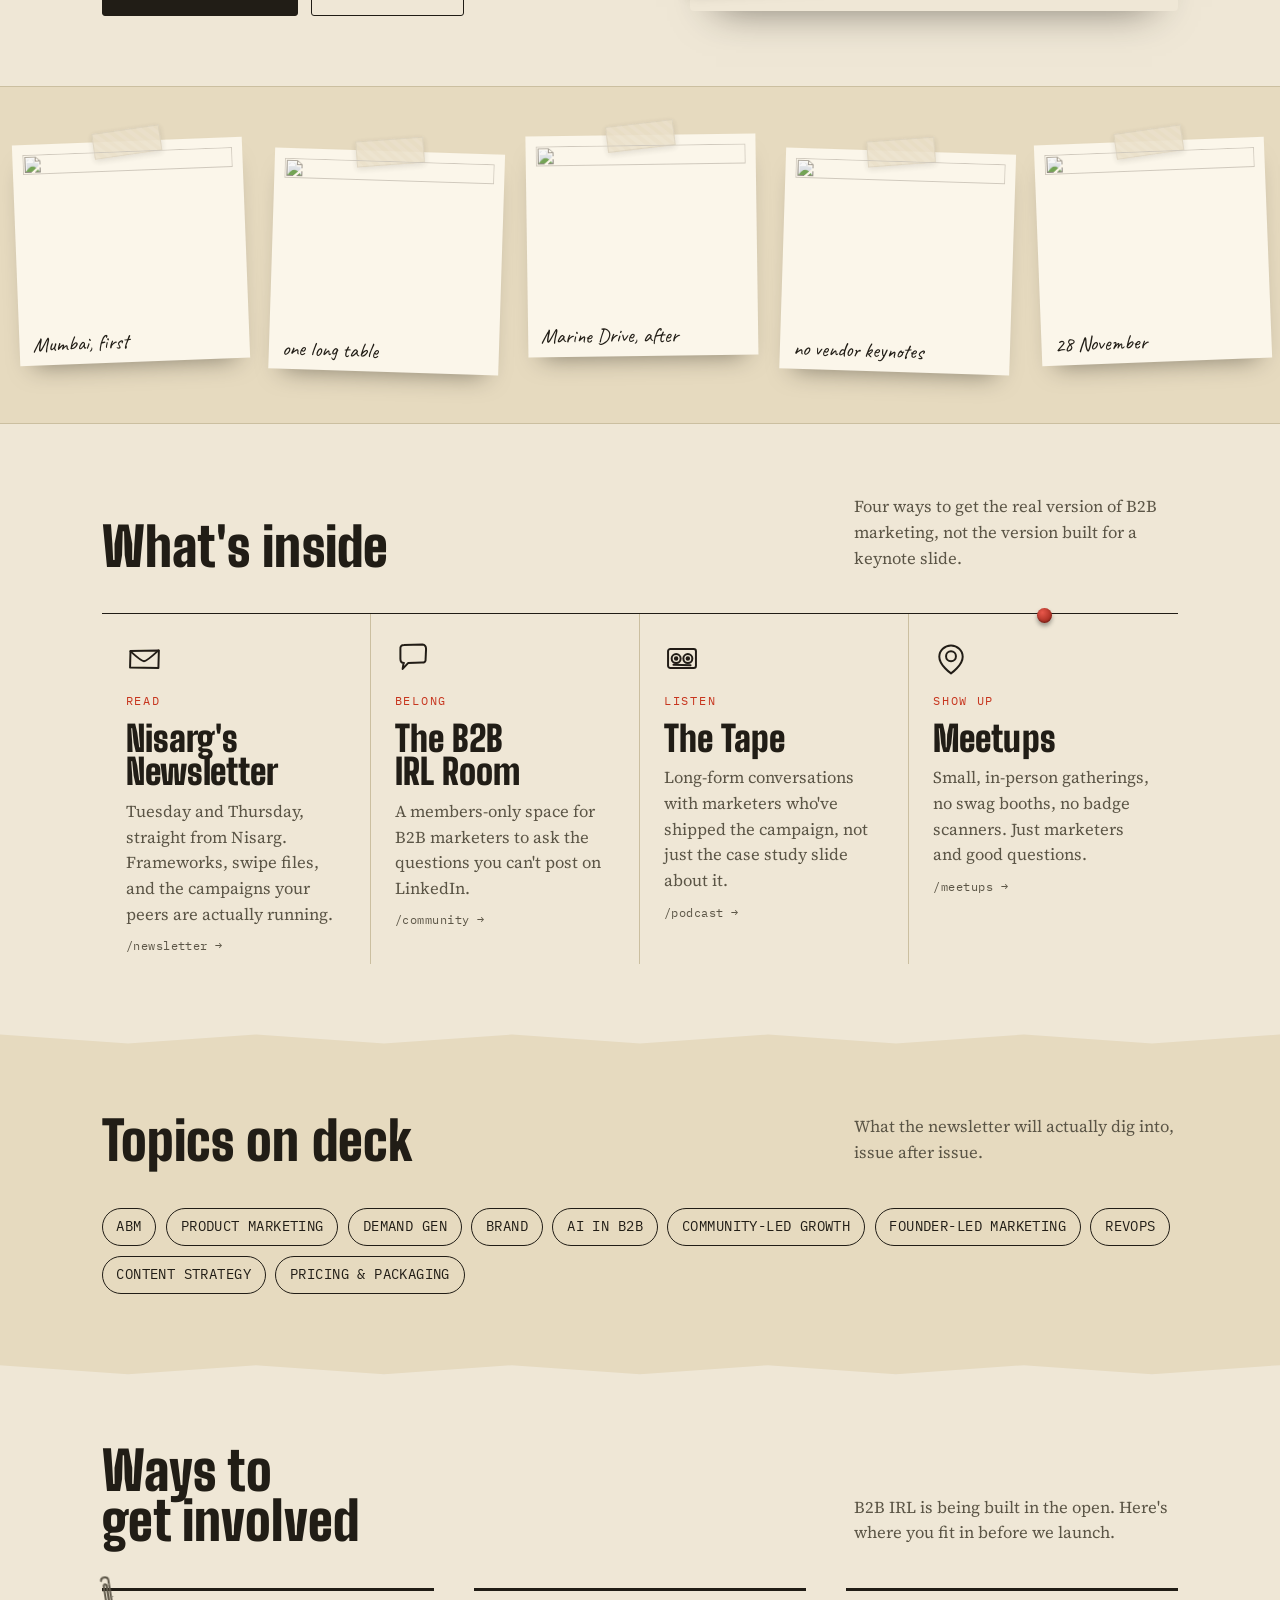
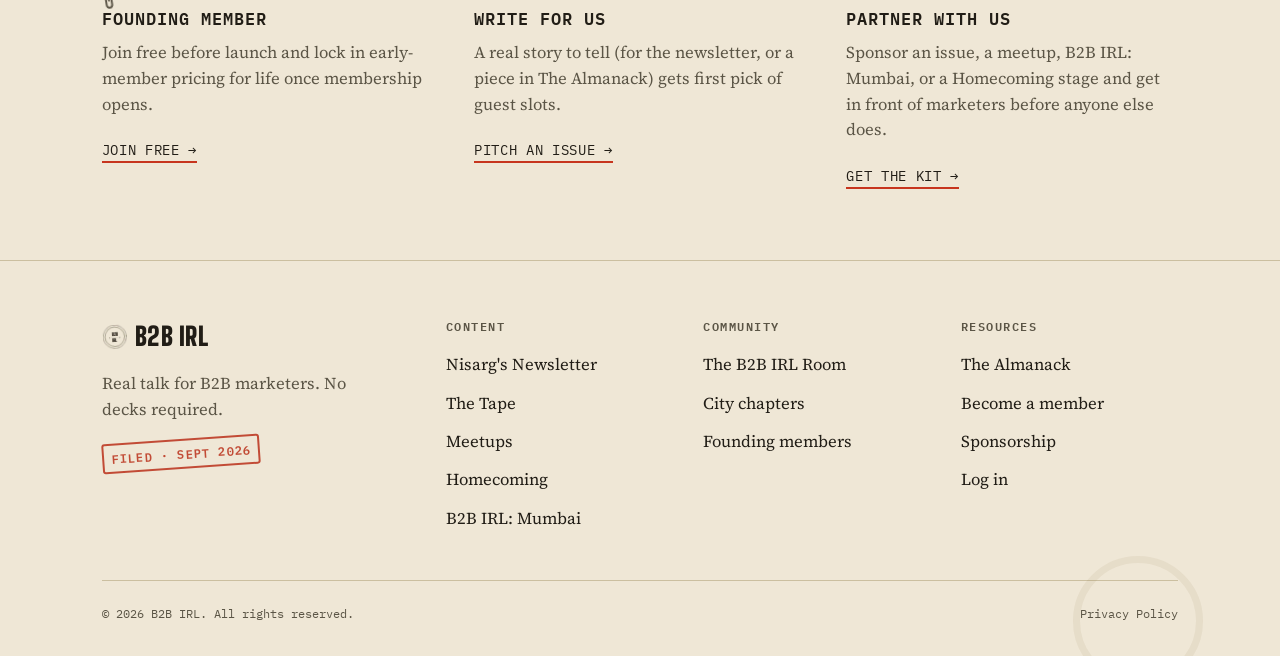
==== commit 7017789d: "Launch B2B IRL: Mumbai (28 Nov) and remove /foundation - New mumbai.html event page: free, invite-on" ====
--- a/index.html
+++ b/index.html
@@ -73,6 +73,16 @@
 
 <div class="grain" aria-hidden="true"></div>
 
+<a class="announce" href="mumbai.html">
+  <div class="wrap">
+    <span class="live">First event is live</span>
+    <strong>B2B IRL: Mumbai &middot; 28 November</strong>
+    <span class="sep hide-sm">/</span>
+    <span class="hide-sm">Free to attend &middot; Invite only</span>
+    <span class="go">Apply for a seat &rarr;</span>
+  </div>
+</a>
+
 <header>
   <nav class="wrap nav">
     <a href="index.html" class="wordmark"><svg class="mark" viewBox="0 0 200 200" role="img" aria-label="B2B IRL"><use href="#b2b-mark"/></svg> B2B IRL <span>ADMIT ONE</span></a>
@@ -103,7 +113,7 @@
       <div class="hero-grid">
         <div>
           <div class="hero-top rise">
-            <span class="eyebrow">Admit one <strong>&middot;</strong> launching October 2026</span>
+            <span class="eyebrow">Admit one <strong>&middot;</strong> first event: Mumbai, 28 Nov</span>
           </div>
           <h1 class="rise-2">B2B marketing, minus the highlight reel.</h1>
           <p class="hero-sub rise-3">Nisarg's Newsletter, The Room, The Tape, and meetups in your city, for marketers who'd rather compare notes than watch another product demo.</p>
@@ -150,8 +160,61 @@
 
   <div class="promo-strip">
     <div class="wrap">
-      <span class="label">HOMECOMING: B2B IRL's flagship gathering &middot; <strong>Toronto &middot; 28 October</strong></span>
-      <a class="btn" href="homecoming.html">Reserve your seat &rarr;</a>
+      <span class="label">FIRST EVENT: B2B IRL: Mumbai &middot; <strong>28 November &middot; free, invite only</strong></span>
+      <a class="btn" href="mumbai.html">Apply for a seat &rarr;</a>
+    </div>
+  </div>
+
+  <section id="mumbai">
+    <div class="wrap">
+      <div class="event-feature">
+        <div class="copy reveal">
+          <span class="eyebrow">Event no. 01 &middot; now accepting applications</span>
+          <h2>B2B IRL: <mark>Mumbai</mark>.</h2>
+          <p>Our first room. One day in Mumbai with B2B marketers who run the work themselves: demand gen, PMM, brand, growth. Working sessions instead of keynotes, and nothing goes on the record.</p>
+          <p>It's free to attend. Seats are limited, so every guest is selected by application or invite. No sponsors pitching from a stage and no badge scanners.</p>
+          <div class="fact-row">
+            <span class="fact"><b>When</b> &middot; Sat, 28 Nov 2026</span>
+            <span class="fact"><b>Where</b> &middot; Mumbai</span>
+            <span class="fact"><b>Cost</b> &middot; Free</span>
+            <span class="fact"><b>Entry</b> &middot; Invite only</span>
+          </div>
+          <div class="actions">
+            <a class="btn" href="mumbai.html#apply">Apply for a seat &rarr;</a>
+            <a class="btn ghost" href="mumbai.html">See the event</a>
+          </div>
+        </div>
+        <figure class="city reveal" style="--i:1">
+          <img class="photo" src="https://images.unsplash.com/photo-1562979314-bee7453e911c?auto=format&fit=crop&q=70&w=900&h=990" alt="The Bandra-Worli Sea Link at sunrise with the Mumbai skyline behind it" loading="lazy">
+          <figure class="polaroid"><span class="tape"></span><img class="photo" src="https://images.unsplash.com/photo-1528605248644-14dd04022da1?auto=format&fit=crop&q=70&w=420&h=360" alt="" loading="lazy"><figcaption>no slides. just people.</figcaption></figure>
+          <figcaption>Mumbai &middot; city no. 1</figcaption>
+        </figure>
+      </div>
+    </div>
+  </section>
+
+  <div class="strip" aria-hidden="true">
+    <div class="strip-track">
+      <figure class="polaroid"><span class="tape"></span><img class="photo" src="https://images.unsplash.com/photo-1529253355930-ddbe423a2ac7?auto=format&fit=crop&q=70&w=460&h=380" alt="" loading="lazy"><figcaption>Mumbai, first</figcaption></figure>
+      <figure class="polaroid"><span class="tape"></span><img class="photo" src="https://images.unsplash.com/photo-1528605248644-14dd04022da1?auto=format&fit=crop&q=70&w=460&h=380" alt="" loading="lazy"><figcaption>one long table</figcaption></figure>
+      <figure class="polaroid"><span class="tape"></span><img class="photo" src="https://images.unsplash.com/photo-1567157577867-05ccb1388e66?auto=format&fit=crop&q=70&w=460&h=380" alt="" loading="lazy"><figcaption>Marine Drive, after</figcaption></figure>
+      <figure class="polaroid"><span class="tape"></span><img class="photo" src="https://images.unsplash.com/photo-1591115765373-5207764f72e7?auto=format&fit=crop&q=70&w=460&h=380" alt="" loading="lazy"><figcaption>no vendor keynotes</figcaption></figure>
+      <figure class="polaroid"><span class="tape"></span><img class="photo" src="https://images.unsplash.com/photo-1562979314-bee7453e911c?auto=format&fit=crop&q=70&w=460&h=380" alt="" loading="lazy"><figcaption>28 November</figcaption></figure>
+      <figure class="polaroid"><span class="tape"></span><img class="photo" src="https://images.unsplash.com/photo-1522071820081-009f0129c71c?auto=format&fit=crop&q=70&w=460&h=380" alt="" loading="lazy"><figcaption>laptops open</figcaption></figure>
+      <figure class="polaroid"><span class="tape"></span><img class="photo" src="https://images.unsplash.com/photo-1601961405399-801fb1f34581?auto=format&fit=crop&q=70&w=460&h=380" alt="" loading="lazy"><figcaption>invite only</figcaption></figure>
+      <figure class="polaroid"><span class="tape"></span><img class="photo" src="https://images.unsplash.com/photo-1475721027785-f74eccf877e2?auto=format&fit=crop&q=70&w=460&h=380" alt="" loading="lazy"><figcaption>real numbers only</figcaption></figure>
+      <figure class="polaroid"><span class="tape"></span><img class="photo" src="https://images.unsplash.com/photo-1595658658481-d53d3f999875?auto=format&fit=crop&q=70&w=460&h=380" alt="" loading="lazy"><figcaption>free to attend</figcaption></figure>
+      <figure class="polaroid"><span class="tape"></span><img class="photo" src="https://images.unsplash.com/photo-1556761175-5973dc0f32e7?auto=format&fit=crop&q=70&w=460&h=380" alt="" loading="lazy"><figcaption>ask the room</figcaption></figure>
+      <figure class="polaroid"><span class="tape"></span><img class="photo" src="https://images.unsplash.com/photo-1529253355930-ddbe423a2ac7?auto=format&fit=crop&q=70&w=460&h=380" alt="" loading="lazy"><figcaption>Mumbai, first</figcaption></figure>
+      <figure class="polaroid"><span class="tape"></span><img class="photo" src="https://images.unsplash.com/photo-1528605248644-14dd04022da1?auto=format&fit=crop&q=70&w=460&h=380" alt="" loading="lazy"><figcaption>one long table</figcaption></figure>
+      <figure class="polaroid"><span class="tape"></span><img class="photo" src="https://images.unsplash.com/photo-1567157577867-05ccb1388e66?auto=format&fit=crop&q=70&w=460&h=380" alt="" loading="lazy"><figcaption>Marine Drive, after</figcaption></figure>
+      <figure class="polaroid"><span class="tape"></span><img class="photo" src="https://images.unsplash.com/photo-1591115765373-5207764f72e7?auto=format&fit=crop&q=70&w=460&h=380" alt="" loading="lazy"><figcaption>no vendor keynotes</figcaption></figure>
+      <figure class="polaroid"><span class="tape"></span><img class="photo" src="https://images.unsplash.com/photo-1562979314-bee7453e911c?auto=format&fit=crop&q=70&w=460&h=380" alt="" loading="lazy"><figcaption>28 November</figcaption></figure>
+      <figure class="polaroid"><span class="tape"></span><img class="photo" src="https://images.unsplash.com/photo-1522071820081-009f0129c71c?auto=format&fit=crop&q=70&w=460&h=380" alt="" loading="lazy"><figcaption>laptops open</figcaption></figure>
+      <figure class="polaroid"><span class="tape"></span><img class="photo" src="https://images.unsplash.com/photo-1601961405399-801fb1f34581?auto=format&fit=crop&q=70&w=460&h=380" alt="" loading="lazy"><figcaption>invite only</figcaption></figure>
+      <figure class="polaroid"><span class="tape"></span><img class="photo" src="https://images.unsplash.com/photo-1475721027785-f74eccf877e2?auto=format&fit=crop&q=70&w=460&h=380" alt="" loading="lazy"><figcaption>real numbers only</figcaption></figure>
+      <figure class="polaroid"><span class="tape"></span><img class="photo" src="https://images.unsplash.com/photo-1595658658481-d53d3f999875?auto=format&fit=crop&q=70&w=460&h=380" alt="" loading="lazy"><figcaption>free to attend</figcaption></figure>
+      <figure class="polaroid"><span class="tape"></span><img class="photo" src="https://images.unsplash.com/photo-1556761175-5973dc0f32e7?auto=format&fit=crop&q=70&w=460&h=380" alt="" loading="lazy"><figcaption>ask the room</figcaption></figure>
     </div>
   </div>
 
@@ -236,7 +299,7 @@
         </div>
         <div class="involve-card reveal" style="--i:2">
           <h3>Partner with us</h3>
-          <p>Sponsor an issue, a meetup, or a Homecoming stage and get in front of marketers before anyone else does.</p>
+          <p>Sponsor an issue, a meetup, B2B IRL: Mumbai, or a Homecoming stage and get in front of marketers before anyone else does.</p>
           <a href="mailto:hello@b2birl.com">Get the kit &rarr;</a>
         </div>
       </div>
@@ -261,6 +324,7 @@
           <li><a href="podcast.html">The Tape</a></li>
           <li><a href="meetups.html">Meetups</a></li>
           <li><a href="homecoming.html">Homecoming</a></li>
+          <li><a href="mumbai.html">B2B IRL: Mumbai</a></li>
         </ul>
       </div>
       <div class="footer-col">
@@ -288,7 +352,7 @@
   </div>
 </footer>
 
-<script>window.TICKER_ITEMS = ["Nisarg\u2019s Newsletter \u00b7 issue 01 in draft", "The B2B IRL Room \u00b7 opening soon", "Homecoming \u00b7 Toronto, 28 October", "B2B IRL: Toronto \u00b7 next meetup TBA", "The Almanack \u00b7 first print run coming"];</script>
+<script>window.TICKER_ITEMS = ["Nisarg\u2019s Newsletter \u00b7 issue 01 in draft", "The B2B IRL Room \u00b7 opening soon", "B2B IRL: Mumbai \u00b7 28 November \u00b7 first event is live", "Free to attend \u00b7 invite only", "Homecoming \u00b7 Toronto, 28 October", "B2B IRL: Toronto \u00b7 next meetup TBA", "The Almanack \u00b7 first print run coming"];</script>
 <script src="site.js"></script>
 </body>
 </html>
--- a/styles.css
+++ b/styles.css
@@ -315,3 +315,64 @@
   .footer-grid{ grid-template-columns: 1fr; gap: 2rem; }
   .promo-strip .wrap, .cta-band .wrap{ flex-direction: column; align-items: flex-start; }
 }
+
+/* ---------- announcement bar: first event is live ---------- */
+.announce{ display: block; background: var(--highlight); color: #1B1208; text-decoration: none; position: relative; z-index: 21; border-bottom: 1px solid rgba(27,18,8,0.18); }
+.announce .wrap{ display: flex; align-items: center; justify-content: center; gap: 0.55rem 0.9rem; flex-wrap: wrap; padding-block: 0.55rem; font-family: var(--font-mono); font-size: var(--fs-000); font-weight: 600; letter-spacing: 0.08em; text-transform: uppercase; text-align: center; }
+.announce .live{ display: inline-flex; align-items: center; gap: 0.45em; background: #1B1208; color: var(--highlight); padding: 0.25em 0.6em; border-radius: 999px; }
+.announce .live::before{ content: ""; width: 7px; height: 7px; border-radius: 50%; background: #FF6B45; animation: live-pulse 1.6s ease-in-out infinite; }
+@keyframes live-pulse{ 0%,100%{ opacity: 1; transform: scale(1); } 50%{ opacity: 0.35; transform: scale(0.75); } }
+.announce strong{ font-weight: 600; }
+.announce .sep{ opacity: 0.45; }
+.announce .go{ border-bottom: 1.5px solid currentColor; }
+.announce:hover .go{ color: var(--accent); }
+@media (max-width: 600px){ .announce .hide-sm{ display: none; } }
+
+/* ---------- shared photography (kraft-toned, like prints on a desk) ---------- */
+.photo{ filter: sepia(0.28) saturate(0.82) contrast(1.06) brightness(0.97); }
+
+.strip{ overflow: hidden; padding-block: clamp(2.4rem, 2rem + 2vw, 3.4rem) clamp(2.8rem, 2.2rem + 2vw, 3.8rem); background: var(--paper-2); border-block: 1px solid var(--line); }
+.strip-track{ display: flex; gap: 1.6rem; width: max-content; animation: strip 70s linear infinite; padding-inline: 1rem; }
+.strip:hover .strip-track{ animation-play-state: paused; }
+@keyframes strip{ to{ transform: translateX(-50%); } }
+.polaroid{ background: #FBF6EA; padding: 10px 10px 0; box-shadow: 0 14px 24px -14px rgba(33,29,22,0.5); position: relative; flex-shrink: 0; width: 230px; margin: 0; transition: transform 0.3s ease; }
+:root[data-theme="dark"] .polaroid{ background: #2A2418; }
+@media (prefers-color-scheme: dark){ :root:not([data-theme="light"]) .polaroid{ background: #2A2418; } }
+.polaroid img{ display: block; width: 100%; aspect-ratio: 4 / 3.3; object-fit: cover; }
+.polaroid figcaption{ font-family: var(--font-hand); font-size: 1.3rem; color: var(--ink); padding: 0.35rem 0.2rem 0.55rem; line-height: 1.1; }
+.polaroid:nth-child(odd){ transform: rotate(-2.2deg); }
+.polaroid:nth-child(even){ transform: rotate(1.8deg) translateY(10px); }
+.polaroid:nth-child(3n){ transform: rotate(-0.8deg) translateY(-6px); }
+.polaroid:hover{ transform: rotate(0) scale(1.04); z-index: 2; }
+.polaroid .tape{ top: -12px; left: 50%; margin-left: -34px; }
+@media (prefers-reduced-motion: reduce){ .strip-track{ animation: none; } }
+@media (max-width: 600px){ .polaroid{ width: 180px; } }
+
+/* photo cards */
+.portfolio{ display: grid; grid-template-columns: repeat(4, minmax(0,1fr)); gap: 1rem; }
+.pcard{ position: relative; display: block; aspect-ratio: 3 / 4.2; overflow: hidden; border-radius: 4px; color: #EFE3C6; text-decoration: none; background: #17140D; box-shadow: 0 18px 30px -20px rgba(33,29,22,0.55); }
+.pcard img{ position: absolute; inset: 0; width: 100%; height: 100%; object-fit: cover; transition: transform 0.6s ease; }
+.pcard::after{ content: ""; position: absolute; inset: 0; background: linear-gradient(180deg, rgba(23,20,13,0.05) 30%, rgba(23,20,13,0.92) 100%); }
+.pcard:hover img{ transform: scale(1.06); }
+.pcard .in{ position: absolute; left: 0; right: 0; bottom: 0; padding: 1.1rem 1.1rem 1.2rem; z-index: 2; }
+.pcard .n{ font-family: var(--font-mono); font-size: var(--fs-000); letter-spacing: 0.12em; text-transform: uppercase; color: #F2BF1D; }
+.pcard h3{ font-size: var(--fs-500); margin: 0.35rem 0 0.4rem; }
+.pcard p{ font-size: var(--fs-100); opacity: 0.85; line-height: 1.4; }
+.pcard .chip{ position: absolute; top: 0.9rem; left: 0.9rem; z-index: 2; font-family: var(--font-mono); font-size: 0.62rem; letter-spacing: 0.1em; text-transform: uppercase; background: rgba(23,20,13,0.7); border: 1px solid rgba(239,231,214,0.3); padding: 0.3em 0.6em; border-radius: 999px; }
+@media (max-width: 980px){ .portfolio{ grid-template-columns: repeat(2, minmax(0,1fr)); } }
+@media (max-width: 600px){ .portfolio{ grid-template-columns: 1fr; } .pcard{ aspect-ratio: 4 / 3.4; } }
+
+/* homepage: first-event feature */
+.event-feature{ display: grid; grid-template-columns: minmax(0,1.05fr) minmax(0,0.95fr); gap: clamp(2rem, 1.5rem + 2vw, 4rem); align-items: center; }
+.event-feature .city{ position: relative; margin: 0; }
+.event-feature .city img{ display: block; width: 100%; aspect-ratio: 4 / 4.4; object-fit: cover; border-radius: 4px; box-shadow: 0 22px 40px -26px rgba(33,29,22,0.6); }
+.event-feature .city figcaption{ position: absolute; left: -0.8rem; bottom: 1.4rem; background: var(--paper); border: 1px solid var(--line); font-family: var(--font-mono); font-size: var(--fs-000); letter-spacing: 0.1em; text-transform: uppercase; padding: 0.5em 0.8em; transform: rotate(-3deg); box-shadow: 0 8px 16px -10px rgba(33,29,22,0.4); }
+.event-feature .city .polaroid{ position: absolute; right: -1rem; top: -1.6rem; width: clamp(130px, 14vw, 180px); transform: rotate(4deg); }
+.event-feature h2{ font-size: var(--fs-600); max-width: 14ch; margin-top: 0.7rem; }
+.event-feature h2 mark{ background: var(--highlight); color: #1B1208; padding: 0 0.1em; }
+.event-feature .copy p{ color: var(--ink-soft); margin-top: 1rem; max-width: 46ch; }
+.fact-row{ display: flex; flex-wrap: wrap; gap: 0.5rem; margin-top: 1.4rem; }
+.fact{ font-family: var(--font-mono); font-size: var(--fs-000); letter-spacing: 0.08em; text-transform: uppercase; border: 1px solid var(--line); border-radius: 999px; padding: 0.45em 0.8em; background: var(--paper); }
+.fact b{ color: var(--accent); font-weight: 600; }
+.event-feature .actions{ display: flex; gap: 0.8rem; flex-wrap: wrap; margin-top: 1.6rem; }
+@media (max-width: 920px){ .event-feature{ grid-template-columns: 1fr; } .event-feature .city .polaroid{ right: 0.4rem; } }
